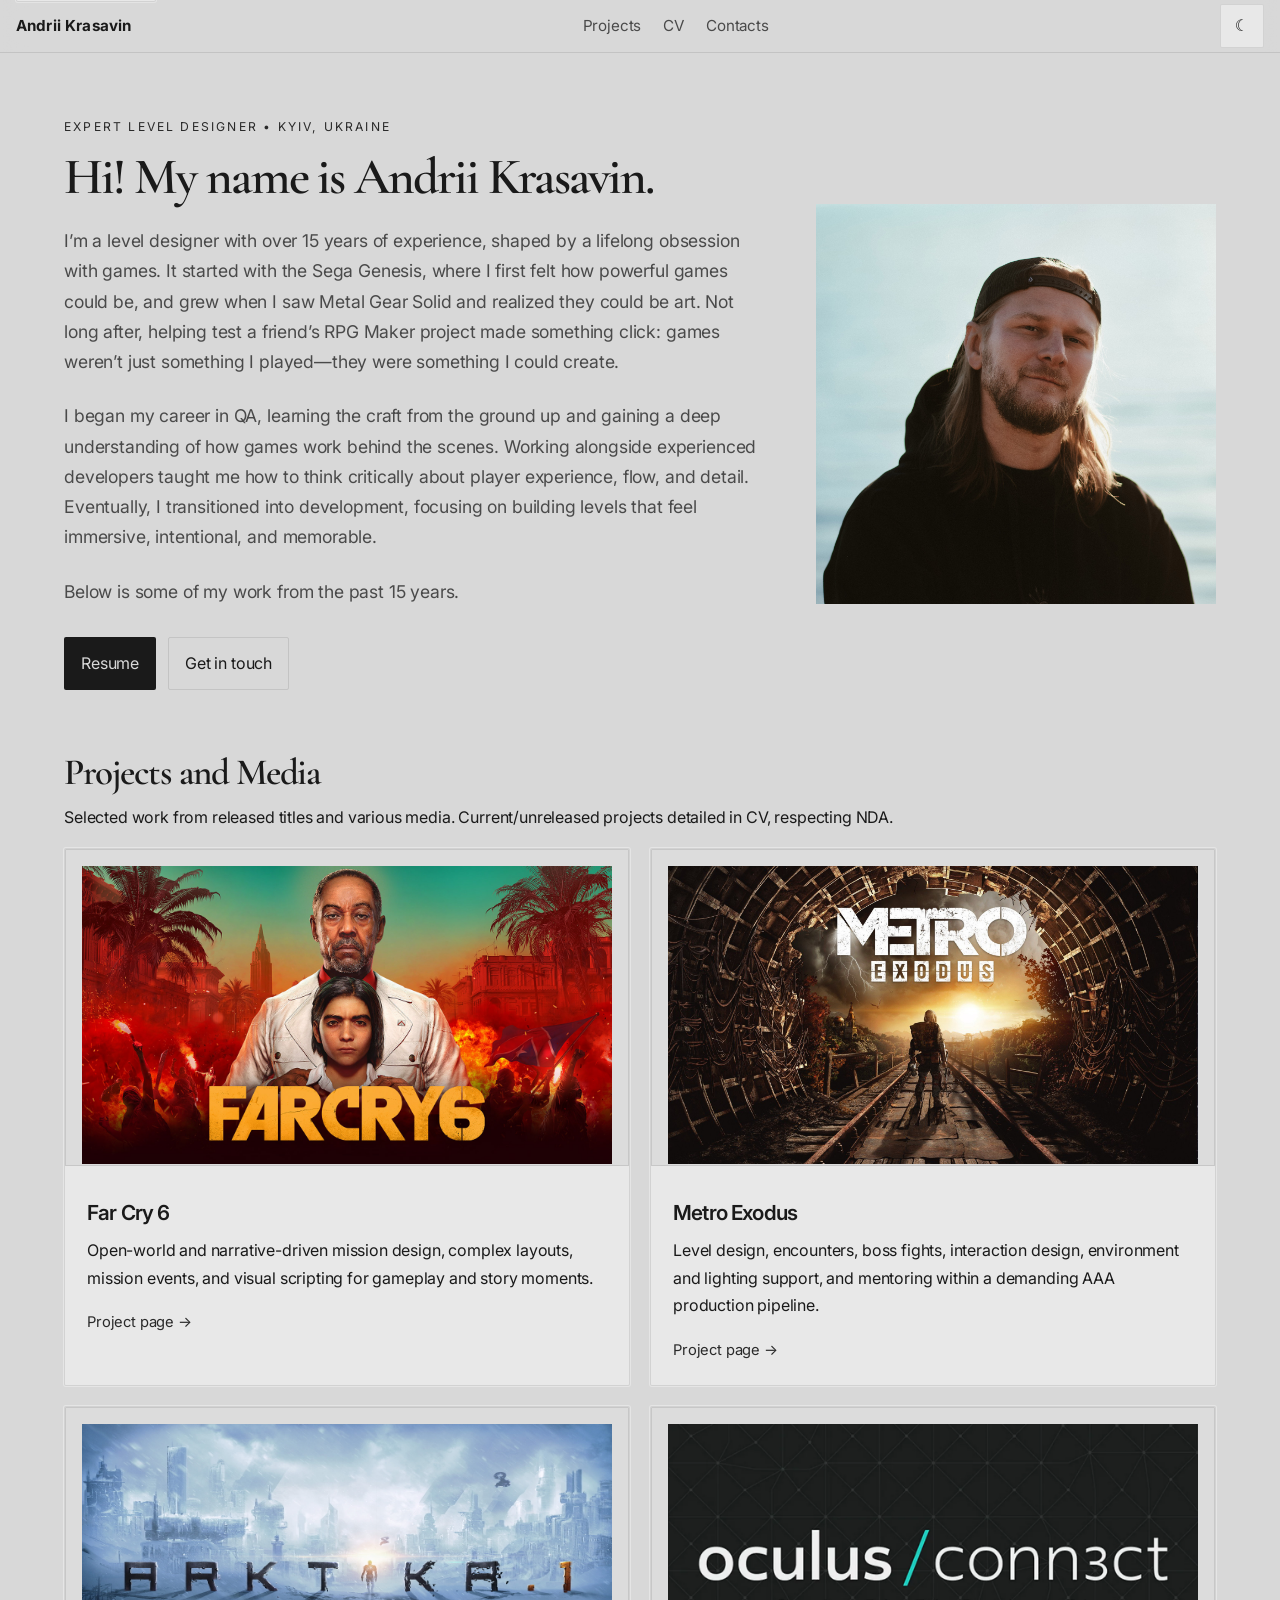
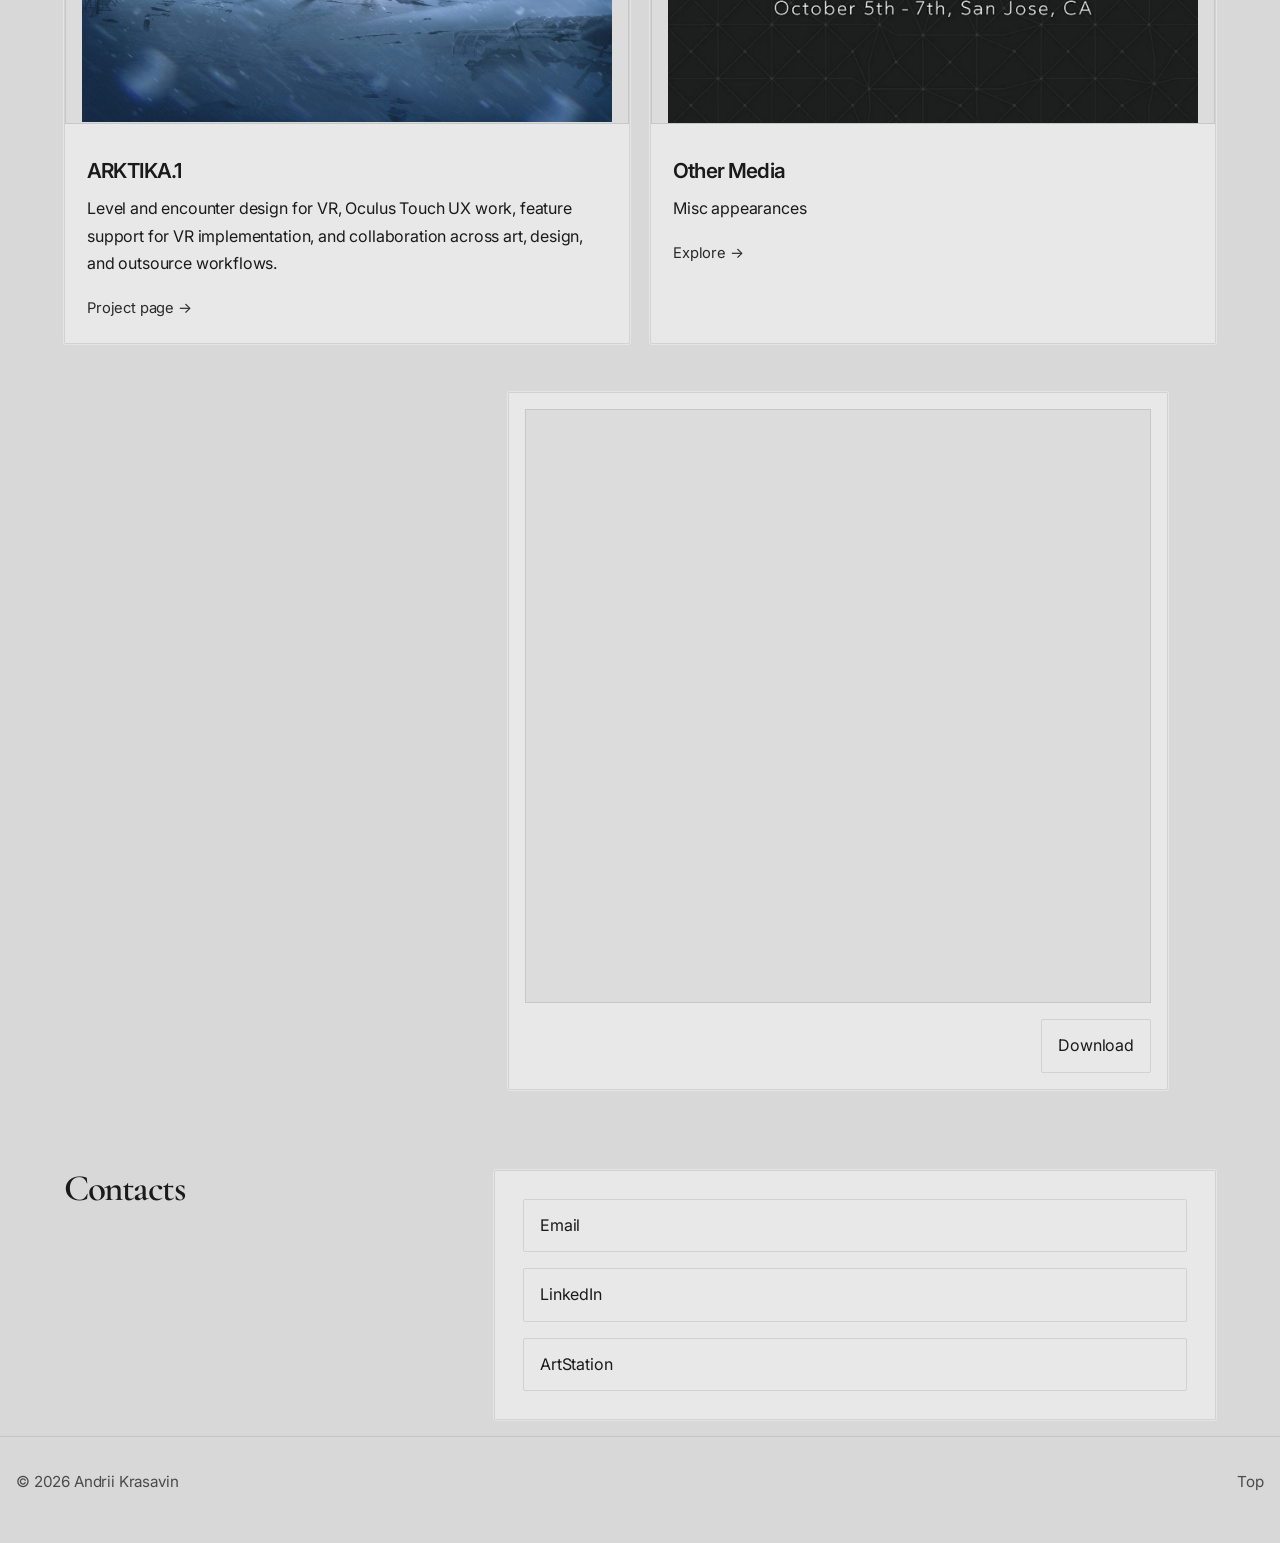
==== index.html @ 9b8ea7fe "buttons are in the same style across every section, theme fixes" ====
<!DOCTYPE html>
<html lang="en" data-theme="dark">
<head>
  <script>
  (function(){
    var t = localStorage.getItem('theme') || (matchMedia('(prefers-color-scheme:dark)').matches ? 'dark' : 'light');
    document.documentElement.setAttribute('data-theme', t);
  })();
  </script>
  <link rel="icon" type="image/x-icon" href="favicon.ico">
  <meta charset="UTF-8" />
  <meta name="viewport" content="width=device-width, initial-scale=1.0" />
  <title>Andrii Krasavin — Level Design Portfolio</title>
  <meta name="description" content="Level design portfolio of Andrii Krasavin." />
  <meta property="og:type" content="website" />
  <link rel="preconnect" href="https://fonts.googleapis.com">
  <link rel="preconnect" href="https://fonts.gstatic.com" crossorigin>
  <link href="https://fonts.googleapis.com/css2?family=Inter:wght@400;500;600;700;800&family=Cormorant+Garamond:wght@500;600;700&display=swap" rel="stylesheet">
  <link rel="stylesheet" href="./assets/style.css" />
</head>


<body>

<a class="skip-link" href="#main">Skip to content</a>

<header class="site-header" id="top">
<div class="container header-inner">
<a class="brand" href="#hero">
<span class="brand-text">Andrii Krasavin</span>
</a>
<nav class="main-nav" aria-label="Main navigation">
<a href="#projects">Projects</a>
<a href="#resume">CV</a>
<a href="#contact">Contacts</a>
</nav>
<button class="theme-toggle" type="button" data-theme-toggle aria-label="Switch theme">
<span aria-hidden="true">◐</span>
</button>
</div>
</header>


<main id="main">
<section class="hero section" id="hero">
<div class="container hero-grid">
<div class="hero-copy reveal">
<p class="eyebrow">Expert Level Designer • Kyiv, Ukraine</p>
<h1 class="elastic-headline" aria-label="Hi! My name is Andrii Krasavin.">
<span class="word">Hi! My name is Andrii Krasavin.</span>
</h1>
<p class="hero-text">I’m a level designer with over 15 years of experience, shaped by a lifelong obsession with games. It started with the Sega Genesis, where I first felt how powerful games could be, and grew when I saw Metal Gear Solid and realized they could be art. Not long after, helping test a friend’s RPG Maker project made something click: games weren’t just something I played—they were something I could create.</p>
<p class="hero-text">I began my career in QA, learning the craft from the ground up and gaining a deep understanding of how games work behind the scenes. Working alongside experienced developers taught me how to think critically about player experience, flow, and detail. Eventually, I transitioned into development, focusing on building levels that feel immersive, intentional, and memorable.</p>
<p class="hero-text">Below is some of my work from the past 15 years.</p>
<div class="hero-actions">
<a class="btn btn-primary" href="#resume">Resume</a>
<a class="btn btn-secondary" href="#contact">Get in touch</a>
</div>
</div>
<aside class="hero-panel reveal delay-1 profile-panel" aria-label="Profile photo">
<img src="./assets/Photo/photo.jpg" alt="Andrii Krasavin profile photo" class="profile-photo" />
</aside>
</div>
</section>


<section class="section" id="projects">
<div class="container">
<div class="section-intro reveal">
<h2>Projects and Media</h2>
<p>Selected work from released titles and various media. Current/unreleased projects detailed in CV, respecting NDA.</p>
</div>


<div class="projects-grid projects-grid-pages">
<a class="project-card project-link reveal delay-2" href="projects/far-cry-6.html">
<div class="project-image project-image-3" aria-hidden="true">
<img src="./assets/FarCry/FarCry6_main.jpg" alt="Far Cry 6 logo" class="case-image" />
</div>
<div class="project-body">
<div class="project-topline">
</div>
<h3>Far Cry 6</h3>
<p>Open-world and narrative-driven mission design, complex layouts, mission events, and visual scripting for gameplay and story moments.</p>
<div class="project-cta">Project page →</div>
</div>
</a>


<a class="project-card project-link reveal" href="projects/metro-exodus.html">
<div class="project-image project-image-4" aria-hidden="true">
<img src="./assets/Metro/Metro_main.jpg" alt="Metro Exodus logo" class="case-image" />
</div>
<div class="project-body">
<div class="project-topline">
</div>
<h3>Metro Exodus</h3>
<p>Level design, encounters, boss fights, interaction design, environment and lighting support, and mentoring within a demanding AAA production pipeline.</p>
<div class="project-cta">Project page →</div>
</div>
</a>


<a class="project-card project-link reveal delay-1" href="projects/arktika.html">
<div class="project-image project-image-5" aria-hidden="true">
<img src="./assets/Arktika/arktika.jpg" alt="ARKTIKA.1 logo" class="case-image" />
</div>
<div class="project-body">
<div class="project-topline">
</div>
<h3>ARKTIKA.1</h3>
<p>Level and encounter design for VR, Oculus Touch UX work, feature support for VR implementation, and collaboration across art, design, and outsource workflows.</p>
<div class="project-cta">Project page →</div>
</div>
</a>


<a class="project-card project-link reveal delay-2" href="projects/media.html">
<div class="project-image project-image-6" aria-hidden="true">
<img src="./assets/Other/oculus.webp" alt="Media" class="case-image" />
</div>
<div class="project-body">
<div class="project-topline">
</div>
<h3>Other Media</h3>
<p>Misc appearances</p>
<div class="project-cta">Explore →</div>
</div>
</a>
</div>
</div>


<section class="section" id="resume">
  <div class="container split-layout">
    <div class="section-intro reveal">
      <h2>CV</h2>
    </div>
    <div class="content-card reveal delay-1 cv-panel">
<div class="cv-box">
  <iframe class="cv-frame"
          src="./assets/CV/AndriiKrasavin2026CV.pdf#toolbar=0&navpanes=0&scrollbar=0"
          title="Andrii Krasavin CV"
          loading="lazy">
  </iframe>
    <a class="cv-mobile-link btn btn-primary" href="./assets/CV/AndriiKrasavin2026CV.pdf" target="_blank" rel="noopener noreferrer">Open CV in new tab</a>
</div>
    <div class="cv-actions cv-desktop-only">
    <a class="btn btn-secondary" href="./assets/CV/AndriiKrasavin2026CV.pdf" download>Download</a>
</div>
  </div>
</div>
</section>


</section>
    <section class="section" id="contact">
<div class="container split-layout">
<div class="section-intro reveal">
<h2>Contacts</h2>
</div>
<div class="content-card reveal delay-1 contact-panel-box">
<div class="contact-links">
<a class="btn btn-secondary" href="mailto:krasavin75@gmail.com">Email</a>
<a class="btn btn-secondary" href="https://www.linkedin.com/in/andriikrasavin//" target="_blank" rel="noopener noreferrer">LinkedIn</a>
<a class="btn btn-secondary" href="https://www.artstation.com/akrasavin" target="_blank" rel="noopener noreferrer">ArtStation</a>
</div>
</div>
</div>


</section
  </main>
  <footer class="site-footer">
<div class="container footer-inner">
<p>© <span id="year">
</span> Andrii Krasavin</p>
<a href="#hero">Top</a>
</div>
</footer>
  <script src="./assets/script.js" defer>
</script>
</body>
</html>
---- assets/style.css ----
/* =========================
   Theme variables
========================= */

:root,
[data-theme="light"] {
  --bg: #d8d8d8;
  --surface: #e8e8e8;
  --surface-2: #dcdcdc;
  --line: rgba(55, 55, 55, 0.12);
  --line-strong: rgba(55, 55, 55, 0.20);
  --text: #1a1a1a;
  --muted: #4a4a4a;
  --accent: #2a2a2a;
  --accent-strong: #6b6b6b;
  --shadow: 0 0 0 1px rgba(255, 255, 255, 0.32);
  --shadow-lg: 0 0 0 1px rgba(255, 255, 255, 0.32);
  --radius-xs: 2px;
  --w: 1360px;
  --serif: "Cormorant Garamond", Georgia, serif;
  --sans: "Inter", system-ui, sans-serif;
}

[data-theme="dark"] {
  --bg: #111111;
  --surface: #1a1a1a;
  --surface-2: #222222;
  --line: rgba(100, 100, 100, 0.10);
  --line-strong: rgba(100, 100, 100, 0.16);
  --text: #e5e5e5;
  --muted: #b0b0b0;
  --accent: #9a9a9a;
  --accent-strong: #b0b0b0;
  --shadow: 0 0 0 1px rgba(255, 255, 255, 0.32);
  --shadow-lg: 0 0 0 1px rgba(255, 255, 255, 0.32);
}

/* =========================
   Base
========================= */

* {
  box-sizing: border-box;
}

html {
  scroll-behavior: smooth;
  scroll-padding-top: 92px;
  text-size-adjust: none;
  -webkit-text-size-adjust: none;
}

body {
  margin: 0;
  min-height: 100vh;
  background: var(--bg);
  color: var(--text);
  font: 16px/1.72 var(--sans);
  letter-spacing: -0.01em;
  -webkit-font-smoothing: antialiased;
  text-rendering: optimizeLegibility;
}

a {
  color: inherit;
  text-decoration: none;
}

img,
svg {
  display: block;
  max-width: 100%;
}

button,
input,
textarea,
select {
  font: inherit;
}

button {
  cursor: pointer;
  border: 0;
  background: none;
}

:focus-visible {
  outline: 2px solid var(--accent);
  outline-offset: 3px;
  border-radius: var(--radius-xs);
}

.container {
  width: min(calc(100% - 2rem), var(--w));
  margin-inline: auto;
}

.section {
  padding: 48px;
}

p {
  margin: 0;
}

h1,
h2,
h3 {
  margin: 0;
  line-height: 1.02;
  letter-spacing: -0.04em;
}

h1 {
  font-family: var(--serif);
  font-size: clamp(3.35rem, 7vw, 7.2rem);
  font-weight: 600;
  max-width: 10.5ch;
}

h2 {
  font-family: var(--serif);
  font-size: clamp(2.15rem, 2.9vw, 3.35rem);
  font-weight: 600;
}

h3 {
  font-size: clamp(1.14rem, 1.02rem + 0.34vw, 1.45rem);
  font-weight: 600;
}

/* =========================
   Header
========================= */

.skip-link {
  position: absolute;
  left: 16px;
  top: -48px;
  z-index: 50;
  padding: 10px 14px;
  border-radius: var(--radius-xs);
  background: var(--surface);
  border: 1px solid var(--line);
  box-shadow: var(--shadow-lg);
}

.skip-link:focus {
  top: 16px;
}

.site-header {
  position: sticky;
  top: 0;
  align-self: start;
  z-index: 20;
  background: color-mix(in srgb, var(--bg) 88%, transparent);
  backdrop-filter: blur(12px);
  border-bottom: 1px solid var(--line);
}

.footer-inner,
.hero-grid,
.split-layout {
  display: grid;
  gap: 24px;
}

.header-inner {
  display: flex;
  align-items: center;
  justify-content: space-between;
  min-height: 52px;
  gap: 16px;
}

.brand {
  display: inline-flex;
  align-items: center;
  gap: 12px;
  min-height: 44px;
  font-size: 0.95rem;
  font-weight: 700;
  letter-spacing: 0.01em;
  white-space: nowrap;
  flex-shrink: 0;
}

.main-nav {
  display: flex;
  justify-content: center;
  align-items: center;
  flex-wrap: nowrap;
  gap: 22px;
  flex: 1;
}

.main-nav a {
  position: relative;
  display: inline-block;
  padding: 4px 0;
  color: var(--muted);
  font-size: 0.95rem;
}

.main-nav a::after {
  content: "";
  position: absolute;
  left: 0;
  bottom: 0;
  width: 100%;
  height: 1px;
  background: var(--accent);
  transform: scaleX(0);
  transform-origin: left;
  transition: transform 180ms ease;
}

.main-nav a:hover,
.main-nav a[aria-current="true"] {
  color: var(--text);
}

.main-nav a:hover::after,
.main-nav a[aria-current="true"]::after {
  transform: scaleX(1);
}

.theme-toggle {
  width: 44px;
  height: 44px;
  border-radius: var(--radius-xs);
  border: 1px solid var(--line);
  background: var(--surface);
  color: var(--text);
  display: inline-grid;
  place-items: center;
  flex-shrink: 0;
}

/* =========================
   Shared cards / buttons
========================= */

.hero-panel,
.content-card,
.project-card {
  background: var(--surface);
  border: 1px solid var(--line);
  border-radius: var(--radius-xs);
  box-shadow: var(--shadow-lg);
}

.content-card {
  display: grid;
  gap: 18px;
  padding: 16px;
}

.btn {
  min-height: 44px;
  padding: 12px 16px;
  border-radius: var(--radius-xs);
  border: 1px solid var(--line);
  transition:
    transform 160ms ease,
    background 160ms ease,
    border-color 160ms ease,
    color 160ms ease;
}

.btn:hover {
  transform: translateY(-1px);
}

.btn-primary {
  background: var(--text);
  color: var(--bg);
  border-color: transparent;
}

.btn-primary:hover {
  background: var(--accent-strong);
  color: var(--bg);
}

.btn-secondary {
  background: transparent;
}

/* =========================
   Home page
========================= */

.hero {
  padding-top: 64px;
}

.hero-grid {
  grid-template-columns: 1fr auto;
  align-items: center;
}

.eyebrow {
  margin: 0 0 14px;
  color: var(--accent);
  font-size: 0.76rem;
  letter-spacing: 0.18em;
  text-transform: uppercase;
}

.elastic-headline {
  display: block;
  font-size: clamp(1.8rem, 4vw, 3.4rem);
  line-height: 0.98;
  white-space: nowrap;
  letter-spacing: -0.04em;
}

.elastic-headline .word {
  font-size: inherit;
}

.hero-text {
  margin-top: 24px;
  max-width: 64ch;
  color: var(--muted);
  font-size: 1.1rem;
}

.hero-actions,
.project-topline {
  display: flex;
  flex-wrap: wrap;
  gap: 12px;
}

.hero-actions {
  margin-top: 30px;
}

.hero-panel {
  background: transparent;
  border: none;
  box-shadow: none;
}

.profile-panel {
  padding: 0;
  justify-content: flex-end;
}

.profile-photo {
  width: 400px;
  height: auto;
}

.section-intro {
  display: grid;
  gap: 12px;
}

.projects-grid {
  display: grid;
  grid-template-columns: repeat(2, minmax(0, 1fr));
  gap: 20px;
  margin-top: 16px;
}

.project-card {
  overflow: hidden;
  display: flex;
  flex-direction: column;
}

.project-image {
  aspect-ratio: 16 / 9;
  position: relative;
  display: grid;
  place-items: end start;
  overflow: hidden;
  padding: 16px;
  color: var(--text);
  border: 1px solid var(--line);
  background: var(--surface-2);
}

.project-body {
  padding: 22px;
  display: grid;
  gap: 14px;
}

.project-topline {
  justify-content: space-between;
}

.project-year,
.project-role {
  color: var(--muted);
  font-size: 0.78rem;
}

.project-cta {
  margin-top: 4px;
  color: var(--accent);
  font-size: 0.92rem;
}

.project-link {
  transition:
    transform 160ms ease,
    border-color 160ms ease,
    background 160ms ease;
}

.project-link:hover {
  transform: translateY(-2px);
  border-color: var(--line-strong);
}

.project-link:hover .project-cta {
  text-decoration: underline;
}

.split-layout {
  grid-template-columns: 0.72fr 1.28fr;
  align-items: start;
}

.cv-panel {
  gap: 16px;
}

.cv-box {
  padding: 16px;
  border: 1px solid var(--line);
  background: var(--surface-2);
}

.cv-frame {
  width: 100%;
  min-height: 520px;
  border: 0;
  display: block;
}

.cv-box .cv-frame {
  min-height: 560px;
}

.cv-mobile-link {
  display: none;
  text-align: center;
}

.cv-actions {
  display: flex;
  justify-content: flex-end;
}

.contact-panel-box {
  padding: 28px;
}

.contact-links {
  display: flex;
  flex-direction: column;
  align-items: stretch;
  gap: 16px;
}

.site-footer {
  padding: 32px 0 48px;
  border-top: 1px solid var(--line);
}

.footer-inner {
  grid-template-columns: 1fr auto;
  align-items: center;
  color: var(--muted);
  font-size: 0.95rem;
}

/* =========================
   Project page
========================= */

.project-hero {
  padding-top: clamp(72px, 10vw, 128px);
  padding-bottom: 4px;
}

.project-hero + .section {
  padding-top: 8px;
}

.project-shell {
  display: grid;
  gap: 28px;
}

.project-header {
  display: grid;
  gap: 18px;
  padding-bottom: 28px;
  border-bottom: 1px solid var(--line);
}

.project-kicker {
  color: var(--accent);
  text-transform: uppercase;
  letter-spacing: 0.18em;
  font-size: 0.76rem;
}

.project-title {
  font-family: var(--serif);
  font-size: clamp(3.1rem, 7vw, 6.7rem);
  line-height: 0.94;
  letter-spacing: -0.05em;
  max-width: 15ch;
}

.project-summary {
  max-width: 70ch;
  color: var(--muted);
  font-size: 1.06rem;
}

/* =========================
   Meta cards
========================= */

.project-meta-grid {
  display: grid;
  grid-template-columns: repeat(4, minmax(0, 1fr));
  gap: 12px;
}

.project-meta-stacked {
  display: grid;
  grid-template-columns: 1fr;
  gap: 10px;
}

.meta-card {
  padding: 12px 14px;
  border: 1px solid var(--line);
  border-radius: var(--radius-xs);
  background: var(--surface);
}

.meta-card .stat-label {
  display: block;
  margin-bottom: 4px;
  color: var(--muted);
  font-size: 0.72rem;
  text-transform: uppercase;
  letter-spacing: 0.08em;
}

.meta-card .stat-value {
  font-size: 0.88rem;
  line-height: 1.4;
  color: var(--text);
}

.project-hero-image {
  position: relative;
  display: block;
  overflow: hidden;
  padding: 0;
  color: var(--text);
  border-radius: var(--radius-xs);
  border: 1px solid var(--line);
  box-shadow: var(--shadow-lg);
  background: var(--surface-2);
}

.project-hero-image span {
  position: relative;
  z-index: 1;
  font-weight: 700;
}

.project-hero + .section,
.section + .section {
  padding-top: 16px;
  padding-bottom: 16px;
}

.project-section {
  display: grid;
  grid-template-columns: 1fr;
  gap: 24px;
  align-items: start;
}

.project-copy {
  padding: 24px;
  border: 1px solid var(--line);
  border-radius: var(--radius-xs);
  background: var(--surface);
}

.project-copy p {
  margin-bottom: 16px;
}

.hero-slot {
  min-height: 320px;
}

.project-note {
  color: var(--muted);
  font-size: 0.96rem;
}

/* =========================
   Media
========================= */

.case-image {
  width: 100%;
  height: 100%;
  object-fit: cover;
  position: relative;
  z-index: 0;
}

/* =========================
   Thumbnail grid
========================= */

.thumbnail-grid {
  display: grid;
  grid-template-columns: repeat(2, minmax(0, 1fr));
  gap: 20px;
  width: 100%;
}

.thumbnail-grid-3col {
  display: grid;
  grid-template-columns: repeat(3, minmax(0, 1fr));
  gap: 16px;
  width: 100%;
}

.thumbnail-grid-4col {
  display: grid;
  grid-template-columns: repeat(4, minmax(0, 1fr));
  gap: 16px;
  width: 100%;
}

.thumbnail-grid-5col {
  display: grid;
  grid-template-columns: repeat(5, minmax(0, 1fr));
  gap: 16px;
  width: 100%;
}

.thumbnail-link {
  display: flex;
  flex-direction: column;
  text-decoration: none;
  transition: transform 0.2s ease, opacity 0.2s ease;
}

.thumbnail-link:hover {
  transform: translateY(-4px);
  opacity: 0.9;
}

.thumbnail-link .project-hero-image {
  aspect-ratio: 16 / 9;
  padding: 0;
  min-height: 0;
}

.thumbnail-link .case-image {
  width: 100%;
  height: 100%;
  object-fit: cover;
}

/* =========================
   Video thumbnails
========================= */

.video-thumb {
  position: relative;
}

.play-icon {
  position: absolute;
  inset: 0;
  z-index: 2;
  display: grid;
  place-items: center;
  font-size: 2.5rem;
  color: #fff;
  background: rgba(0, 0, 0, 0.35);
  opacity: 0;
  transition: opacity 200ms ease;
  border-radius: var(--radius-xs);
}

.thumbnail-link:hover .play-icon {
  opacity: 1;
}

.thumb-caption {
  display: grid;
  gap: 4px;
  padding: 12px 4px 4px;
}

.thumb-title {
  font-size: 0.92rem;
  font-weight: 600;
  color: var(--text);
  letter-spacing: -0.01em;
}

.thumb-desc {
  font-size: 0.82rem;
  color: var(--muted);
  line-height: 1.5;
}

/* =========================
   Lightbox
========================= */

.lightbox {
  display: none;
  position: fixed;
  inset: 0;
  z-index: 100;
  align-items: center;
  justify-content: center;
  padding: 24px;
  background: rgba(0, 0, 0, 0.92);
  cursor: zoom-out;
}

.lightbox.is-open {
  display: flex;
}

.lightbox-img {
  max-width: 100%;
  max-height: 90vh;
  object-fit: contain;
  border-radius: var(--radius-xs);
  box-shadow: 0 0 60px rgba(0, 0, 0, 0.6);
  cursor: default;
}

.lightbox-close {
  position: absolute;
  top: 20px;
  right: 24px;
  width: 44px;
  height: 44px;
  display: grid;
  place-items: center;
  color: var(--text);
  font-size: 1.4rem;
  background: var(--surface);
  border: 1px solid var(--line);
  border-radius: var(--radius-xs);
  cursor: pointer;
  transition: background 160ms ease;
}

.lightbox-close:hover {
  background: var(--surface-2);
}

.lightbox-video {
  display: none;
  width: min(90vw, 1280px);
  aspect-ratio: 16 / 9;
}

.lightbox-video.is-active {
  display: block;
}

.lightbox-video iframe {
  width: 100%;
  height: 100%;
  border: 0;
  border-radius: var(--radius-xs);
}

.lightbox.video-mode .lightbox-img {
  display: none;
}

/* =========================
   Reveal animation
========================= */

.reveal {
  opacity: 0;
  transform: translateY(18px);
  transition: opacity 520ms ease, transform 520ms ease;
}

.reveal.is-visible {
  opacity: 1;
  transform: translateY(0);
}

.delay-1 {
  transition-delay: 90ms;
}

.delay-2 {
  transition-delay: 160ms;
}

/* =========================
   Responsive
========================= */

@media (max-width: 980px) {
  .hero-grid,
  .split-layout,
  .footer-inner,
  .project-meta-grid,
  .project-section {
    grid-template-columns: 1fr;
  }

  .hero-slot {
    min-height: 220px;
  }

  .project-title {
    max-width: 11ch;
  }

  .elastic-headline {
    white-space: normal;
  }
}

@media (max-width: 640px) {
  .container {
    width: min(calc(100% - 1rem), var(--w));
  }

  h1 {
    max-width: 11ch;
  }

  .hero-text {
    font-size: 1rem;
  }

  .thumbnail-grid,
  .projects-grid {
    grid-template-columns: 1fr;
  }
}

@media (prefers-reduced-motion: reduce) {
  html {
    scroll-behavior: auto;
  }

  *,
  *::before,
  *::after {
    animation-duration: 0.01ms !important;
    animation-iteration-count: 1 !important;
    transition-duration: 0.01ms !important;
  }

  .reveal {
    opacity: 1;
    transform: none;
  }
}

/* =========================
   Hero split layout
========================= */

.hero-split {
  display: grid;
  grid-template-columns: 2fr 1fr;
  gap: 24px;
  align-items: start;
}

/* =========================
   Mobile (<=768px)
========================= */

@media (max-width: 768px) {
  .section {
    padding: 20px 0;
  }

  .container {
    width: min(calc(100% - 1rem), var(--w));
  }

  .header-inner {
    gap: 8px;
    min-height: auto;
    padding: 8px 0;
  }

  .brand {
  font-size: 0.82rem;
  width: 40px;          /* ← add: match the toggle exactly */
  flex-shrink: 0;       /* ← add: prevent flex from resizing it */
  overflow: hidden; 
  }

  .main-nav {
    gap: 10px;
    overflow-x: auto;
  }

  .main-nav a {
    font-size: 0.82rem;
  }

  .theme-toggle {
    width: 40px;
    height: 36px;
  }

  h1 {
    font-size: clamp(2.2rem, 10vw, 3.8rem);
    max-width: none;
  }

  h2 {
    font-size: clamp(1.8rem, 7vw, 2.4rem);
  }

  .hero-text,
  .project-summary,
  .thumb-desc,
  .project-copy p {
    font-size: 0.95rem;
    line-height: 1.6;
  }

  .hero-actions,
  .project-topline {
    gap: 10px;
  }

  .btn {
    width: 100%;
    justify-content: center;
  }

  .hero-grid {
    display: flex;
    flex-direction: column;
    gap: 20px;
    align-items: center;
    text-align: center;
  }

  .profile-panel {
    order: -1; 
    min-height: auto;
    display: flex;
    justify-content: center;  /* center the photo inside */
    align-items: flex-start;
    padding: 24px;            /* add this — matches .content-card padding */
  }

  .hero-copy {
    background: var(--surface);
    border: 1px solid var(--line);
    border-radius: var(--radius-xs);
    box-shadow: var(--shadow-lg);
    padding: 32px;            /* generous padding like a content card */
  }

  .profile-photo {
    width: 160px;
    height: 160px;
    aspect-ratio: 1 / 1;
    margin: 0 auto;
    border-radius: 50%;
    object-fit: cover;
    object-position: center 10%;
  }

  .hero-actions {
    justify-content: center;
    width: 100%;
    margin-top: 16px;
  }

  .project-meta-stacked {
    grid-template-columns: 1fr;
    gap: 8px;
  }

  .meta-card {
    padding: 10px 12px;
  }

  .meta-card .stat-label {
    font-size: 0.68rem;
    margin-bottom: 2px;
  }

  .meta-card .stat-value {
    font-size: 0.84rem;
  }

  .hero-split {
    grid-template-columns: 1fr;
  }

  .project-copy,
  .content-card,
  .cv-box,
  .contact-panel-box,
  .meta-card {
    padding: 16px;
  }

  .project-hero {
    padding-top: 32px;
    padding-bottom: 8px;
  }

  .hero-slot {
    min-height: 180px;
  }

  .thumbnail-grid,
  .projects-grid,
  .project-meta-grid,
  .project-section,
  .split-layout,
  .footer-inner {
    grid-template-columns: 1fr;
  }

  .thumbnail-grid-3col,
  .thumbnail-grid-4col {
    grid-template-columns: repeat(2, minmax(0, 1fr));
  }

  .thumb-caption {
    padding: 10px 2px 2px;
  }

  .lightbox {
    padding: 12px;
  }

  .lightbox-close {
    top: 12px;
    right: 12px;
  }

  .cv-frame {
    display: none;
  }

  .cv-desktop-only {
    display: none;
  }

  .cv-mobile-link {
    display: flex;
    justify-content: center;
    align-items: center;
    width: 100%;
    min-height: 44px;
    padding: 12px 16px;
    box-sizing: border-box;
    text-decoration: none;
    font-weight: 500;
  }

  .cv-box {
  padding: 0;
  }

  .contact-links {
    width: 100%;
    align-items: stretch;
  }

  .contact-links a {
    display: flex;
    align-items: center;
    justify-content: center;
    width: 100%;
    min-height: 44px;
    padding: 12px 16px;
    border-radius: var(--radius-xs);
    border: 1px solid var(--line);
    color: var(--text);
    text-decoration: none;
    text-align: center;
  }
}

/* =========================
   Small phones (<=480px)
========================= */

@media (max-width: 480px) {
  .cv-box {
    padding: 10px;
  }

  .thumbnail-grid-3col,
  .thumbnail-grid-4col {
    grid-template-columns: 1fr;
  }
}

/* =========================
   Video Embeds
========================= */

.video-embed {
  width: 100%;
}

.video-embed iframe {
  position: absolute;
  top: 0;
  left: 0;
  width: 100%;
  height: 100%;
  border: 0;
}
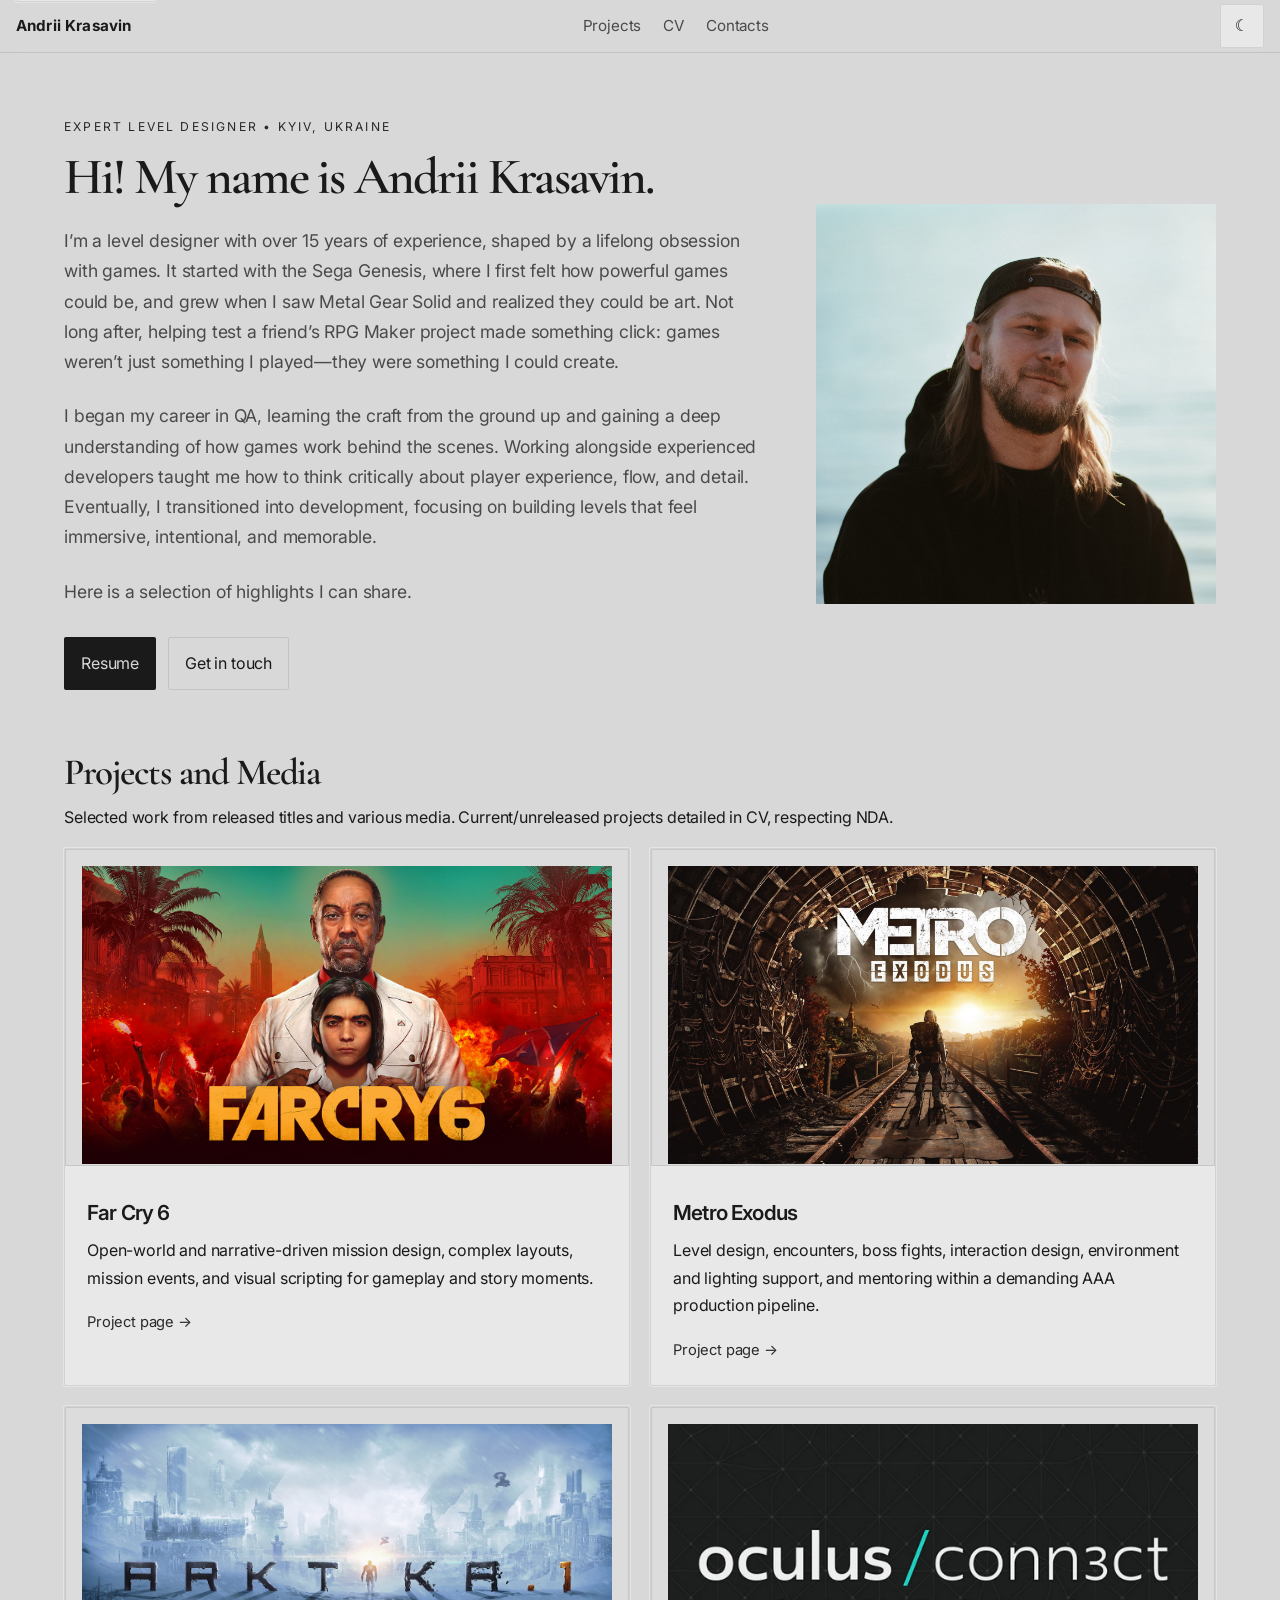
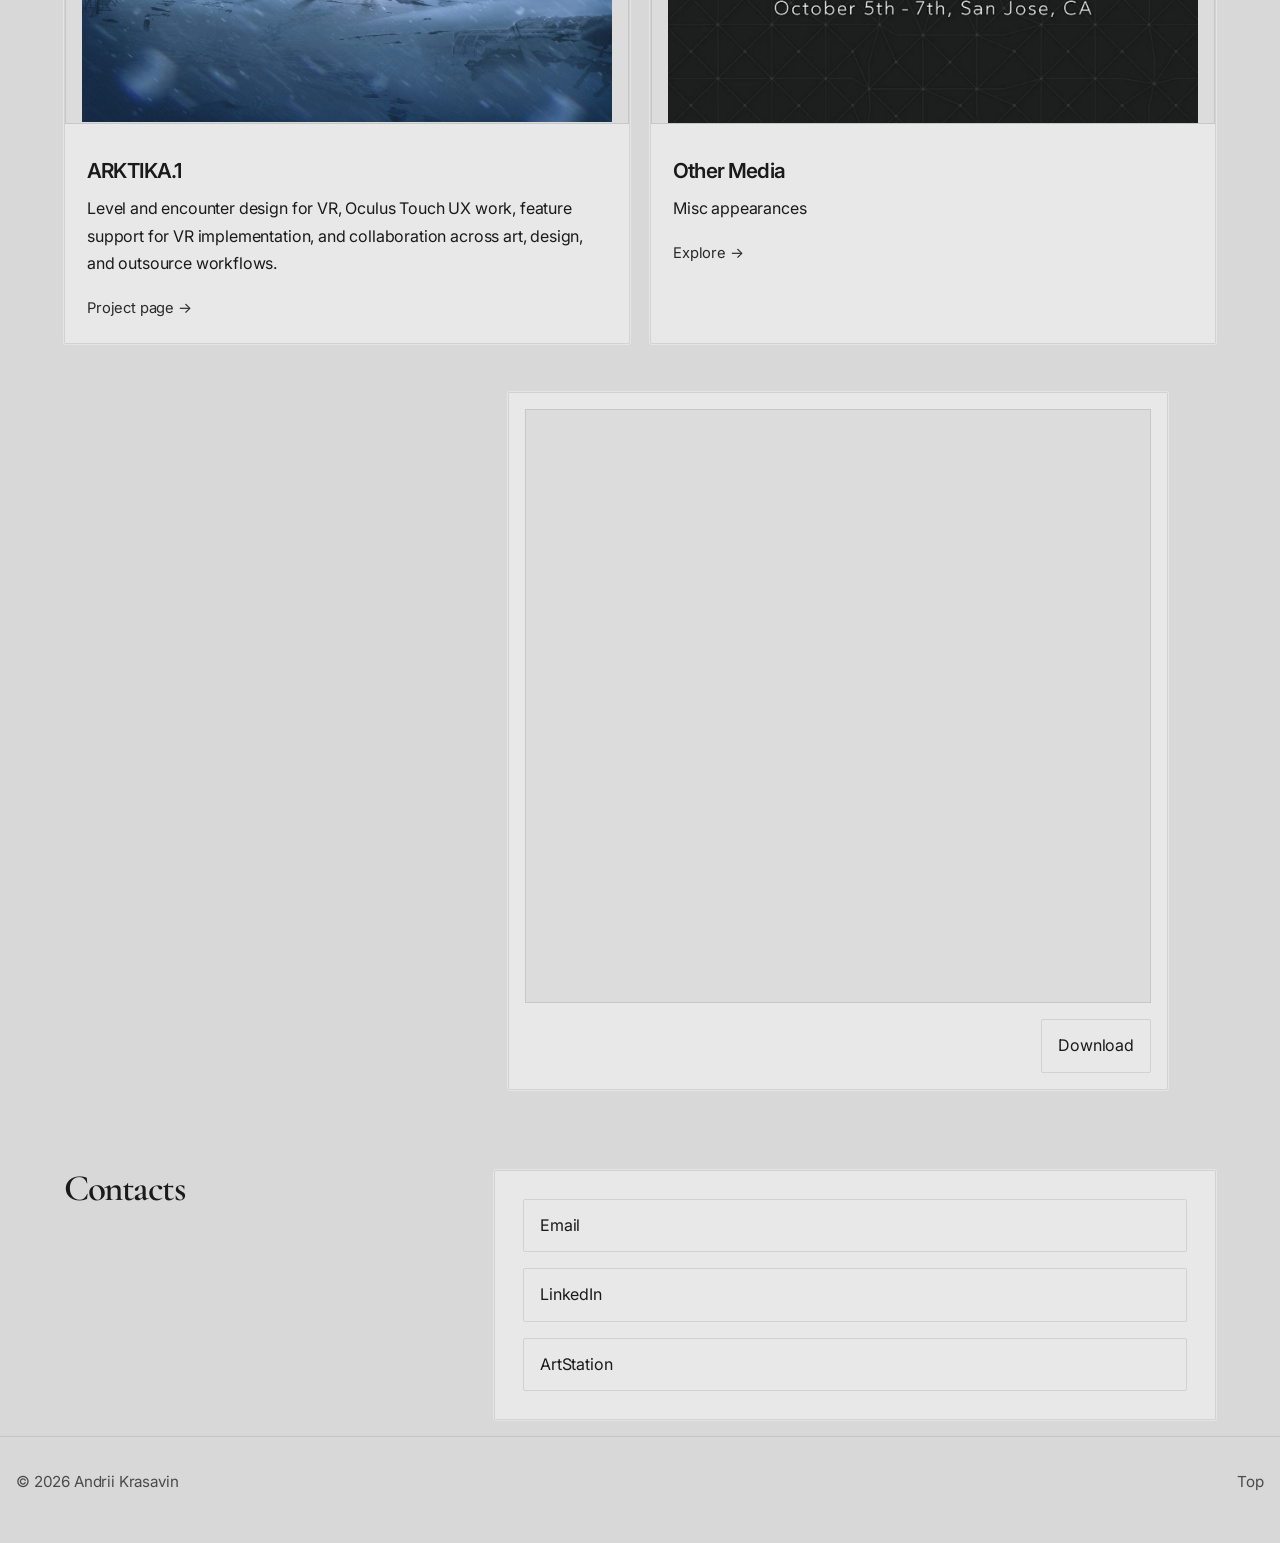
==== commit c59ec0a6: "hero text upd" ====
--- a/index.html
+++ b/index.html
@@ -51,7 +51,7 @@
 </h1>
 <p class="hero-text">I’m a level designer with over 15 years of experience, shaped by a lifelong obsession with games. It started with the Sega Genesis, where I first felt how powerful games could be, and grew when I saw Metal Gear Solid and realized they could be art. Not long after, helping test a friend’s RPG Maker project made something click: games weren’t just something I played—they were something I could create.</p>
 <p class="hero-text">I began my career in QA, learning the craft from the ground up and gaining a deep understanding of how games work behind the scenes. Working alongside experienced developers taught me how to think critically about player experience, flow, and detail. Eventually, I transitioned into development, focusing on building levels that feel immersive, intentional, and memorable.</p>
-<p class="hero-text">Below is some of my work from the past 15 years.</p>
+<p class="hero-text">Here is a selection of highlights I can share.</p>
 <div class="hero-actions">
 <a class="btn btn-primary" href="#resume">Resume</a>
 <a class="btn btn-secondary" href="#contact">Get in touch</a>
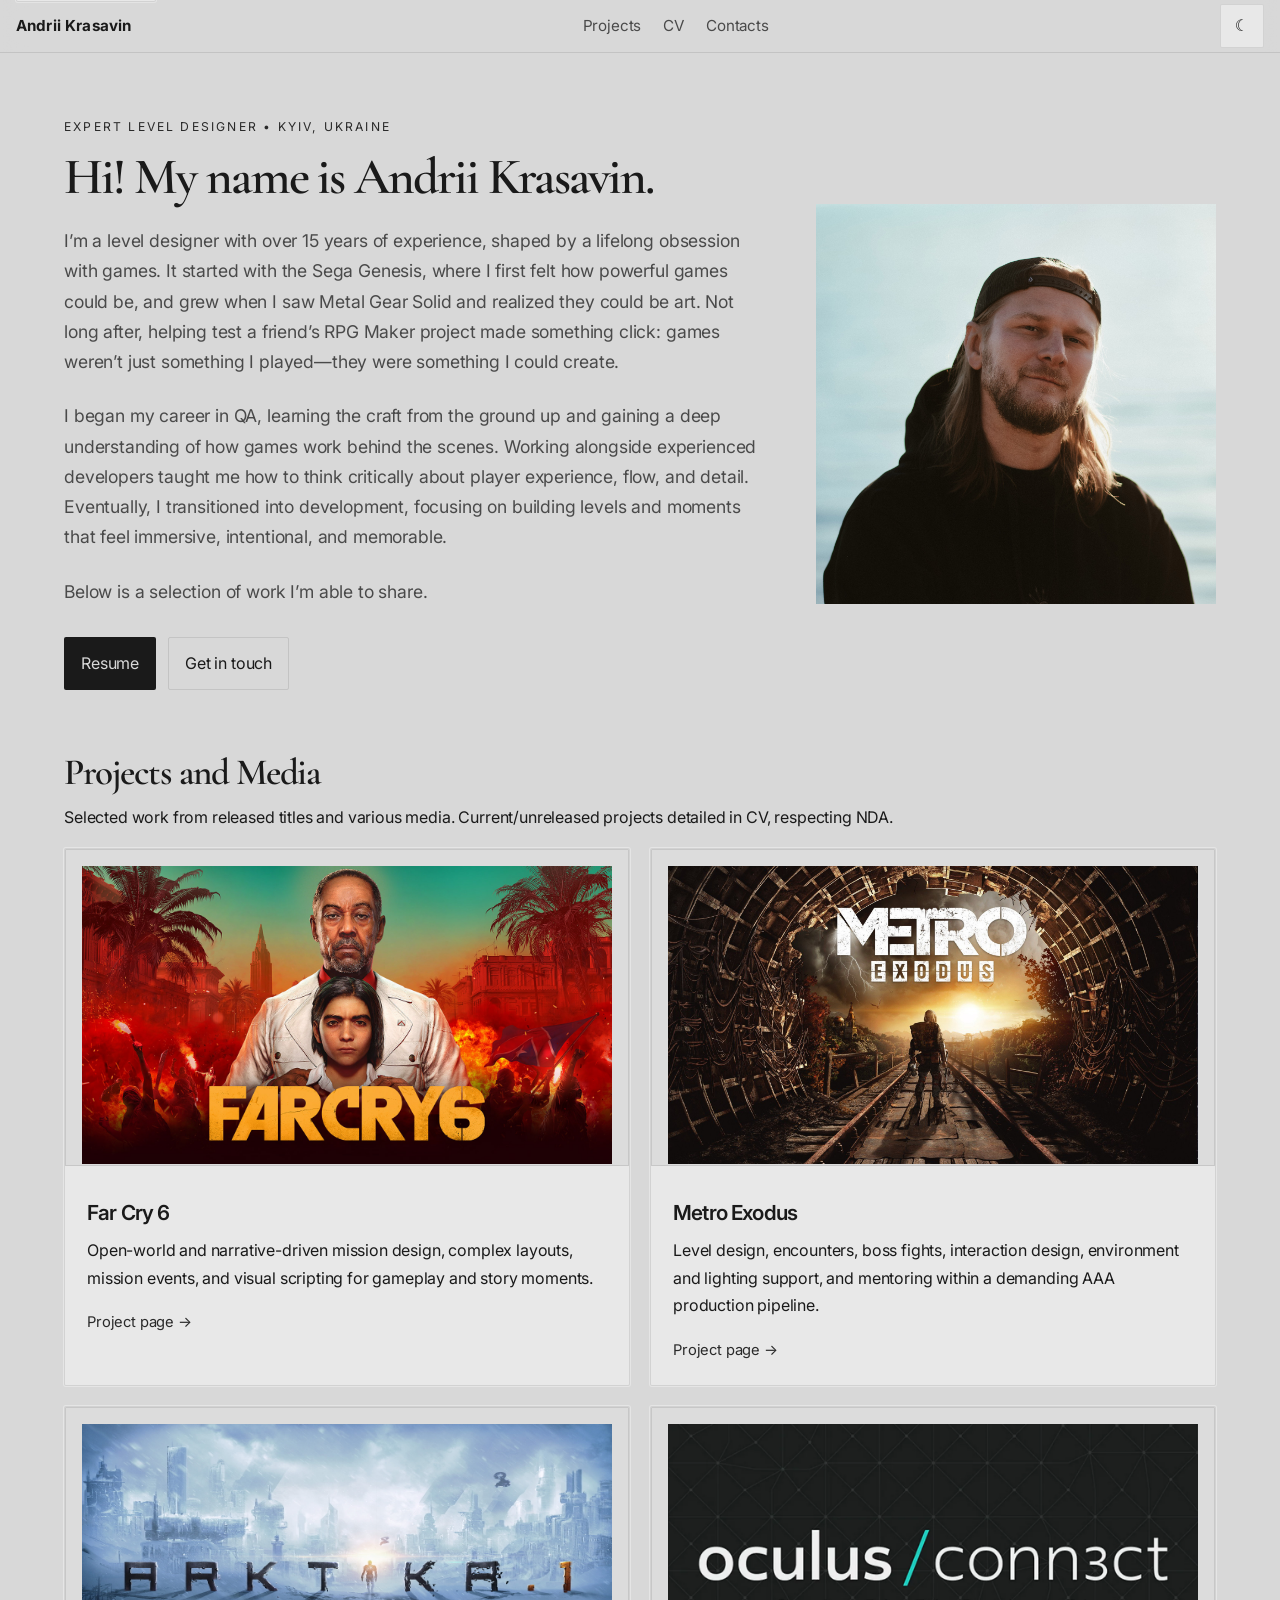
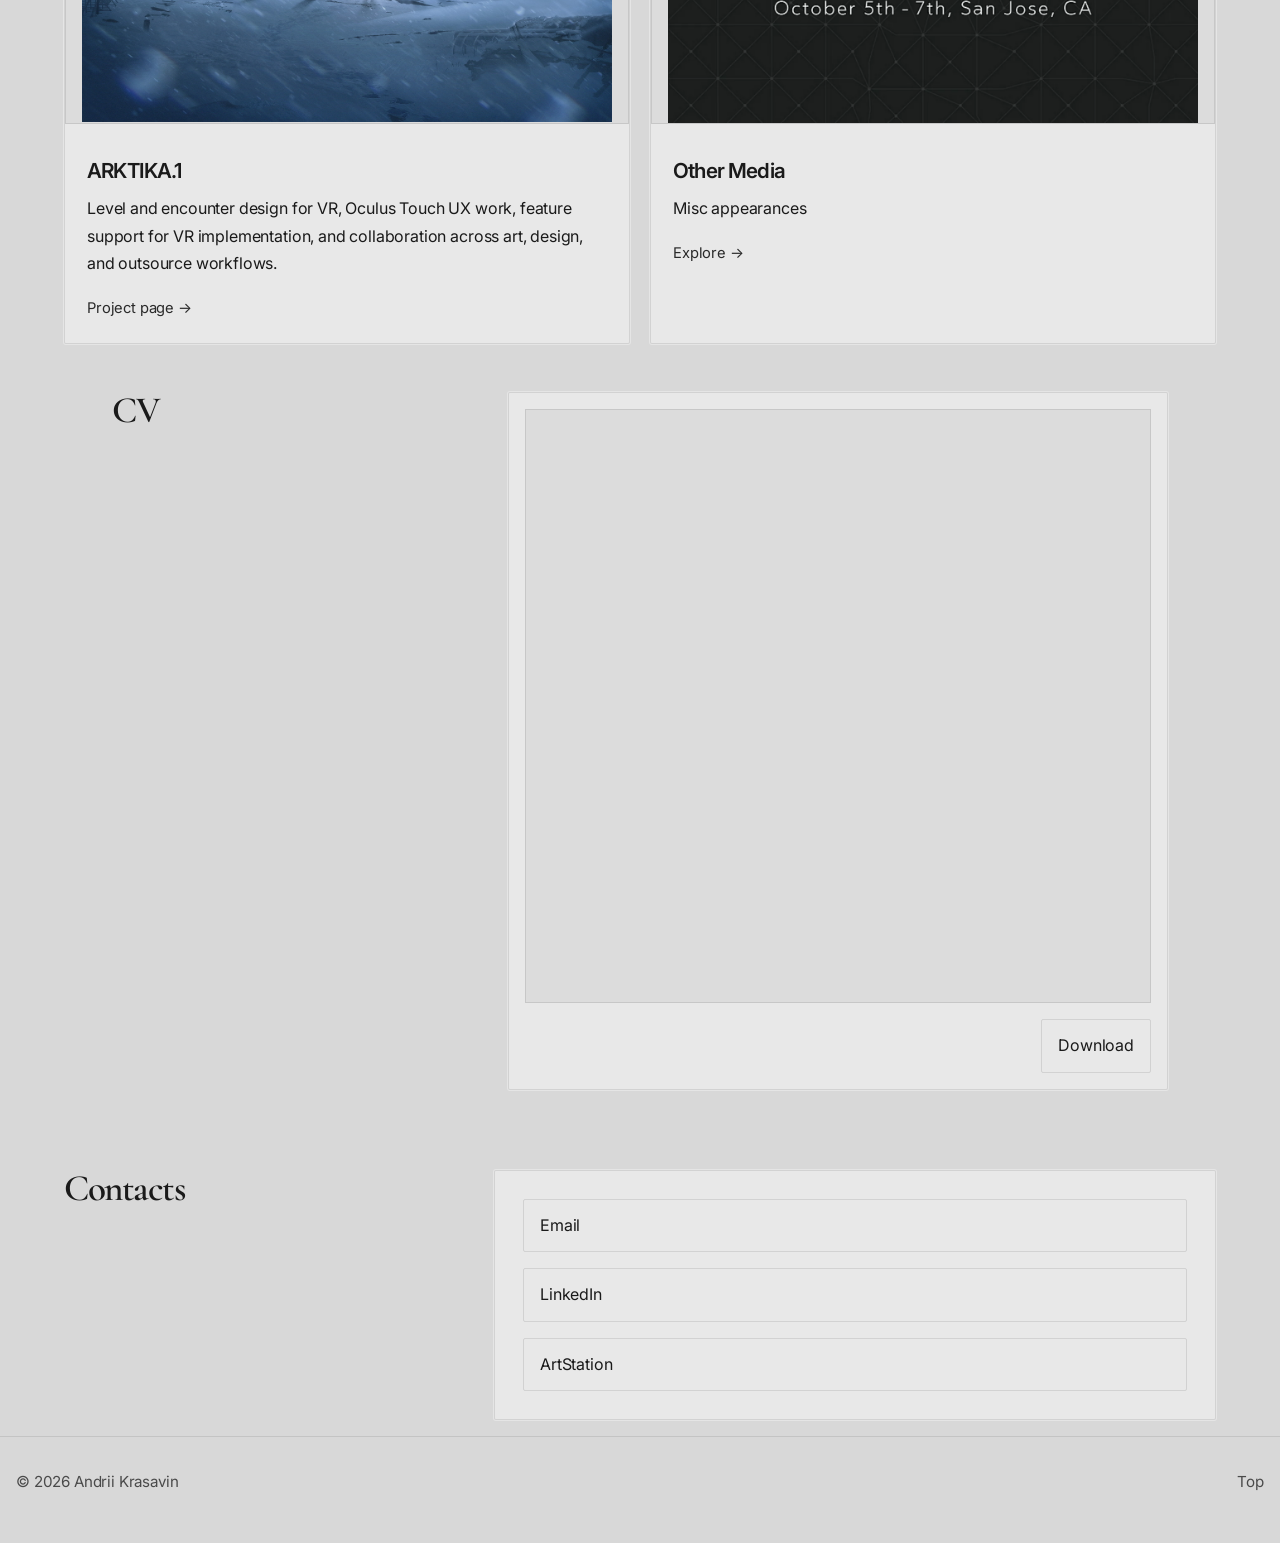
==== commit e7935f60: "hero text upd" ====
--- a/index.html
+++ b/index.html
@@ -50,8 +50,8 @@
 <span class="word">Hi! My name is Andrii Krasavin.</span>
 </h1>
 <p class="hero-text">I’m a level designer with over 15 years of experience, shaped by a lifelong obsession with games. It started with the Sega Genesis, where I first felt how powerful games could be, and grew when I saw Metal Gear Solid and realized they could be art. Not long after, helping test a friend’s RPG Maker project made something click: games weren’t just something I played—they were something I could create.</p>
-<p class="hero-text">I began my career in QA, learning the craft from the ground up and gaining a deep understanding of how games work behind the scenes. Working alongside experienced developers taught me how to think critically about player experience, flow, and detail. Eventually, I transitioned into development, focusing on building levels that feel immersive, intentional, and memorable.</p>
-<p class="hero-text">Here is a selection of highlights I can share.</p>
+<p class="hero-text">I began my career in QA, learning the craft from the ground up and gaining a deep understanding of how games work behind the scenes. Working alongside experienced developers taught me how to think critically about player experience, flow, and detail. Eventually, I transitioned into development, focusing on building levels and moments that feel immersive, intentional, and memorable.</p>
+<p class="hero-text">Below is a selection of work I’m able to share.</p>
 <div class="hero-actions">
 <a class="btn btn-primary" href="#resume">Resume</a>
 <a class="btn btn-secondary" href="#contact">Get in touch</a>
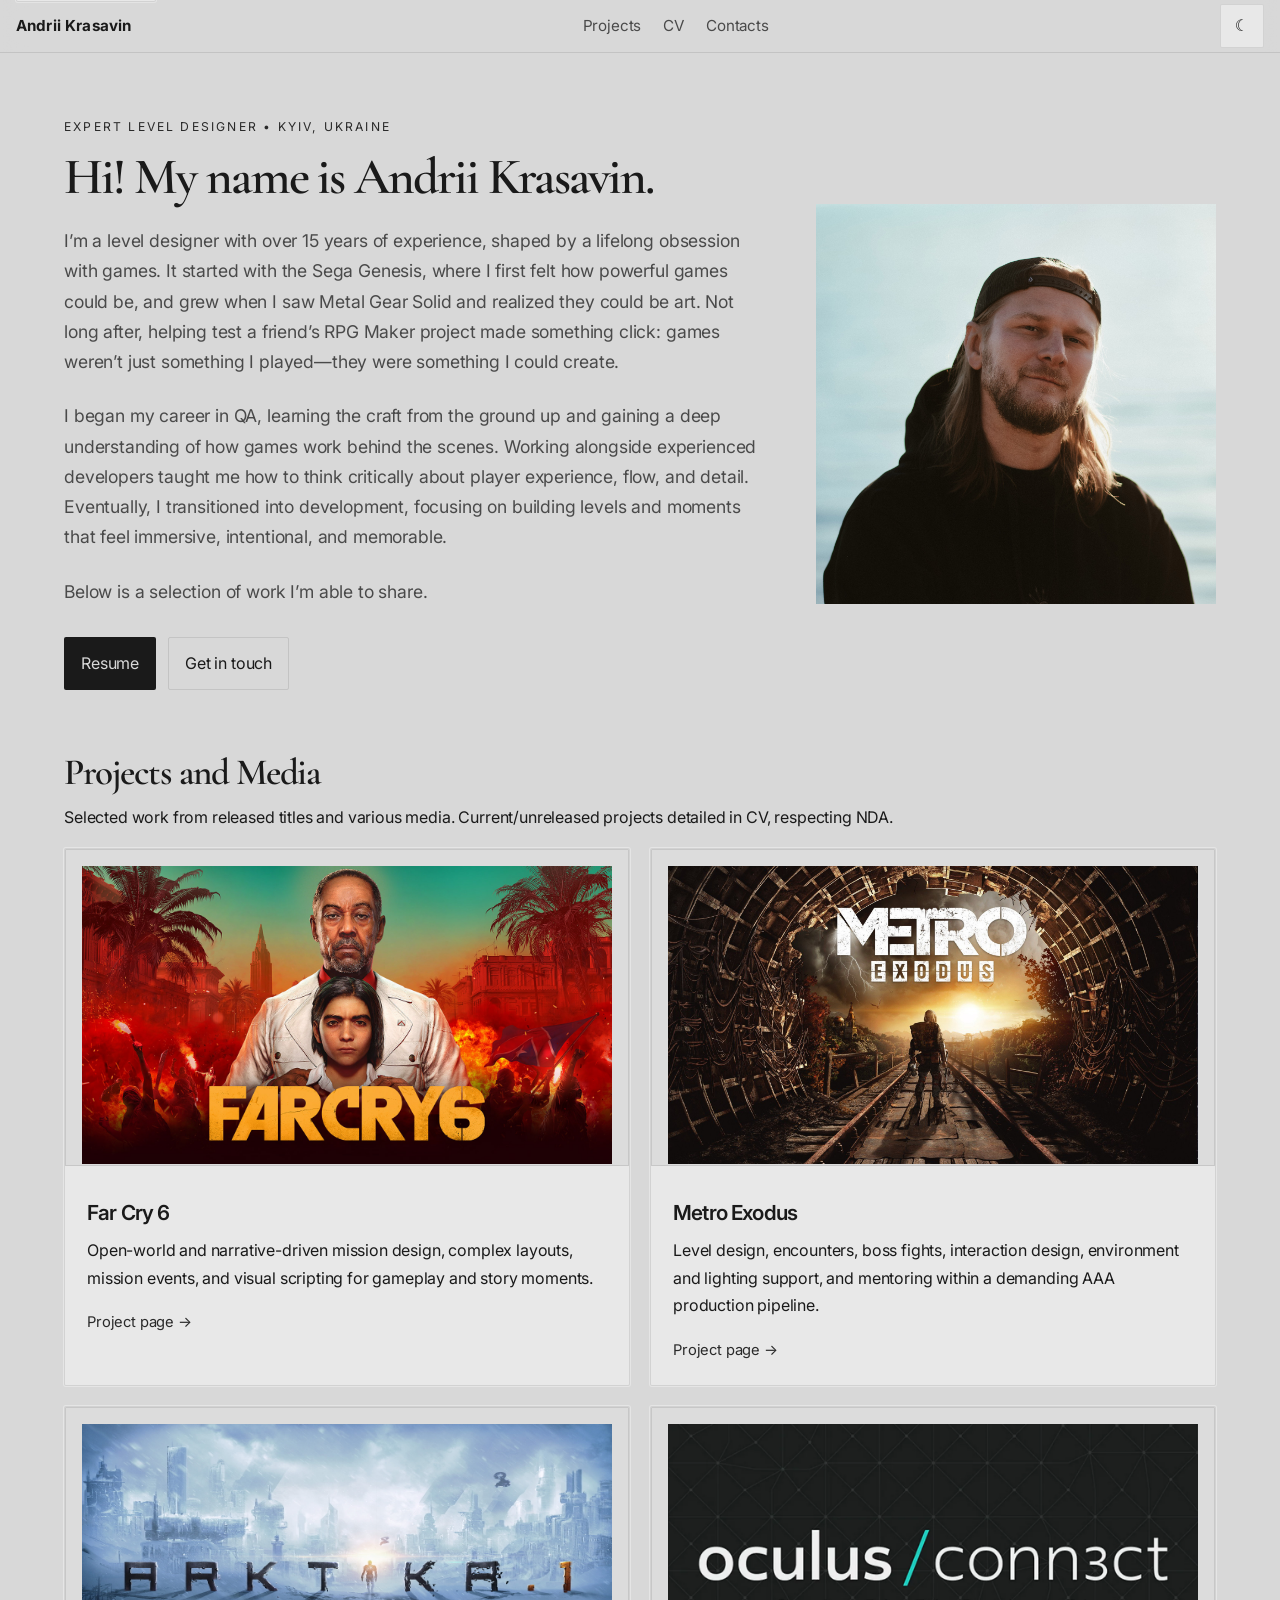
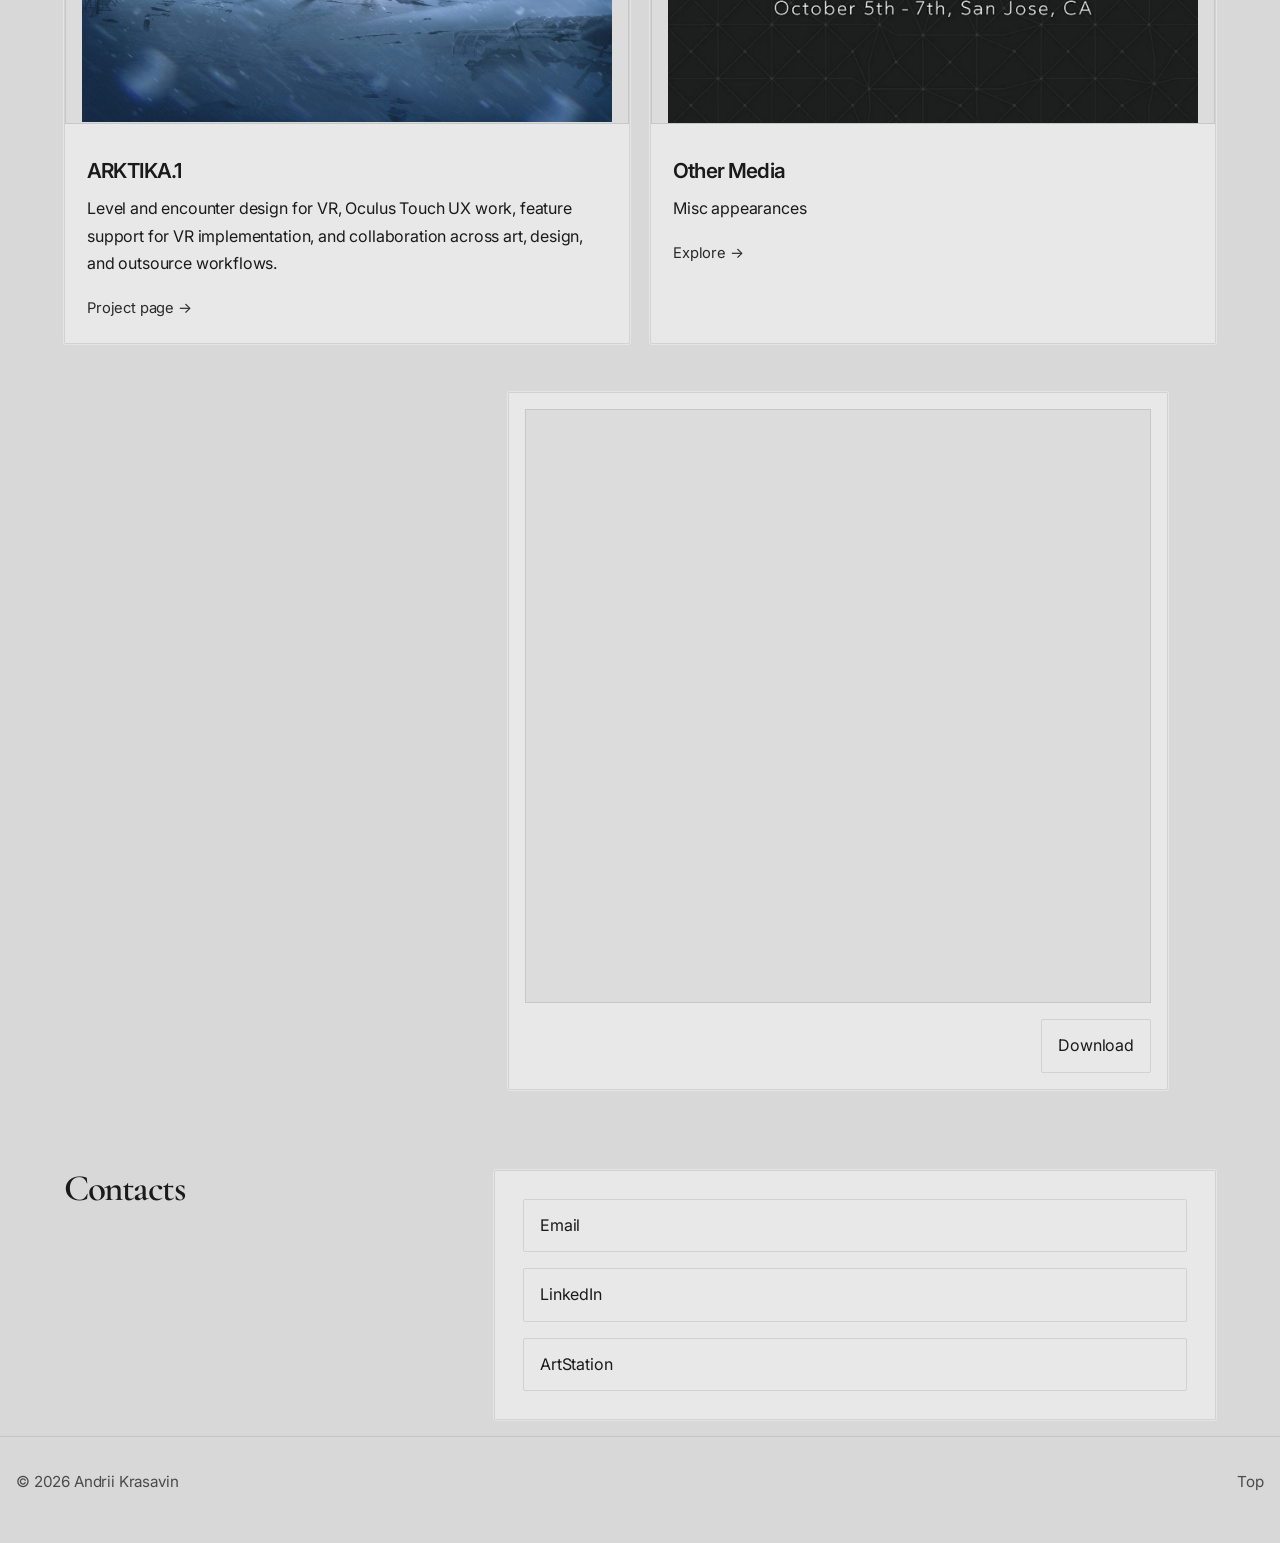
==== commit e1f08b8f: "SEO added, removed old images, added preview image" ====
--- a/index.html
+++ b/index.html
@@ -1,12 +1,14 @@
 <!DOCTYPE html>
 <html lang="en" data-theme="dark">
 <head>
+
   <script>
-  (function(){
-    var t = localStorage.getItem('theme') || (matchMedia('(prefers-color-scheme:dark)').matches ? 'dark' : 'light');
-    document.documentElement.setAttribute('data-theme', t);
-  })();
+    (function(){
+      var t = localStorage.getItem('theme') || (matchMedia('(prefers-color-scheme:dark)').matches ? 'dark' : 'light');
+      document.documentElement.setAttribute('data-theme', t);
+    })();
   </script>
+
   <link rel="icon" type="image/x-icon" href="favicon.ico">
   <meta charset="UTF-8" />
   <meta name="viewport" content="width=device-width, initial-scale=1.0" />
@@ -17,6 +19,26 @@
   <link rel="preconnect" href="https://fonts.gstatic.com" crossorigin>
   <link href="https://fonts.googleapis.com/css2?family=Inter:wght@400;500;600;700;800&family=Cormorant+Garamond:wght@500;600;700&display=swap" rel="stylesheet">
   <link rel="stylesheet" href="./assets/style.css" />
+
+  <!-- Primary SEO -->
+    <title>Andrii Krasavin | Level Designer Portfolio</title>
+    <meta name="description" content="Portfolio of Andrii Krasavin, level designer with 15+ years of experience in AAA and VR projects including Far Cry 6, Metro Exodus, and ARKTIKA.1.">
+    <meta name="robots" content="index, follow, max-image-preview:large, max-snippet:-1, max-video-preview:-1">
+    <link rel="canonical" href="https://akrasavin.github.io/portfolio/">
+
+    <!-- Open Graph -->
+    <meta property="og:type" content="website">
+    <meta property="og:title" content="Andrii Krasavin | Level Designer Portfolio">
+    <meta property="og:description" content="Portfolio of Andrii Krasavin, level designer with 15+ years of experience in AAA and VR projects including Far Cry 6, Metro Exodus, and ARKTIKA.1.">
+    <meta property="og:url" content="https://akrasavin.github.io/portfolio/">
+    <meta property="og:site_name" content="Andrii Krasavin Portfolio">
+    <meta property="og:image" content="https://akrasavin.github.io/portfolio/preview.png">
+
+  <!-- Twitter -->
+    <meta name="twitter:card" content="summary_large_image">
+    <meta name="twitter:title" content="Andrii Krasavin | Level Designer Portfolio">
+    <meta name="twitter:description" content="Portfolio of Andrii Krasavin, level designer with 15+ years of experience in AAA and VR projects including Far Cry 6, Metro Exodus, and ARKTIKA.1.">
+    <meta name="twitter:image" content="https://akrasavin.github.io/portfolio/preview.png">
 </head>
 
 
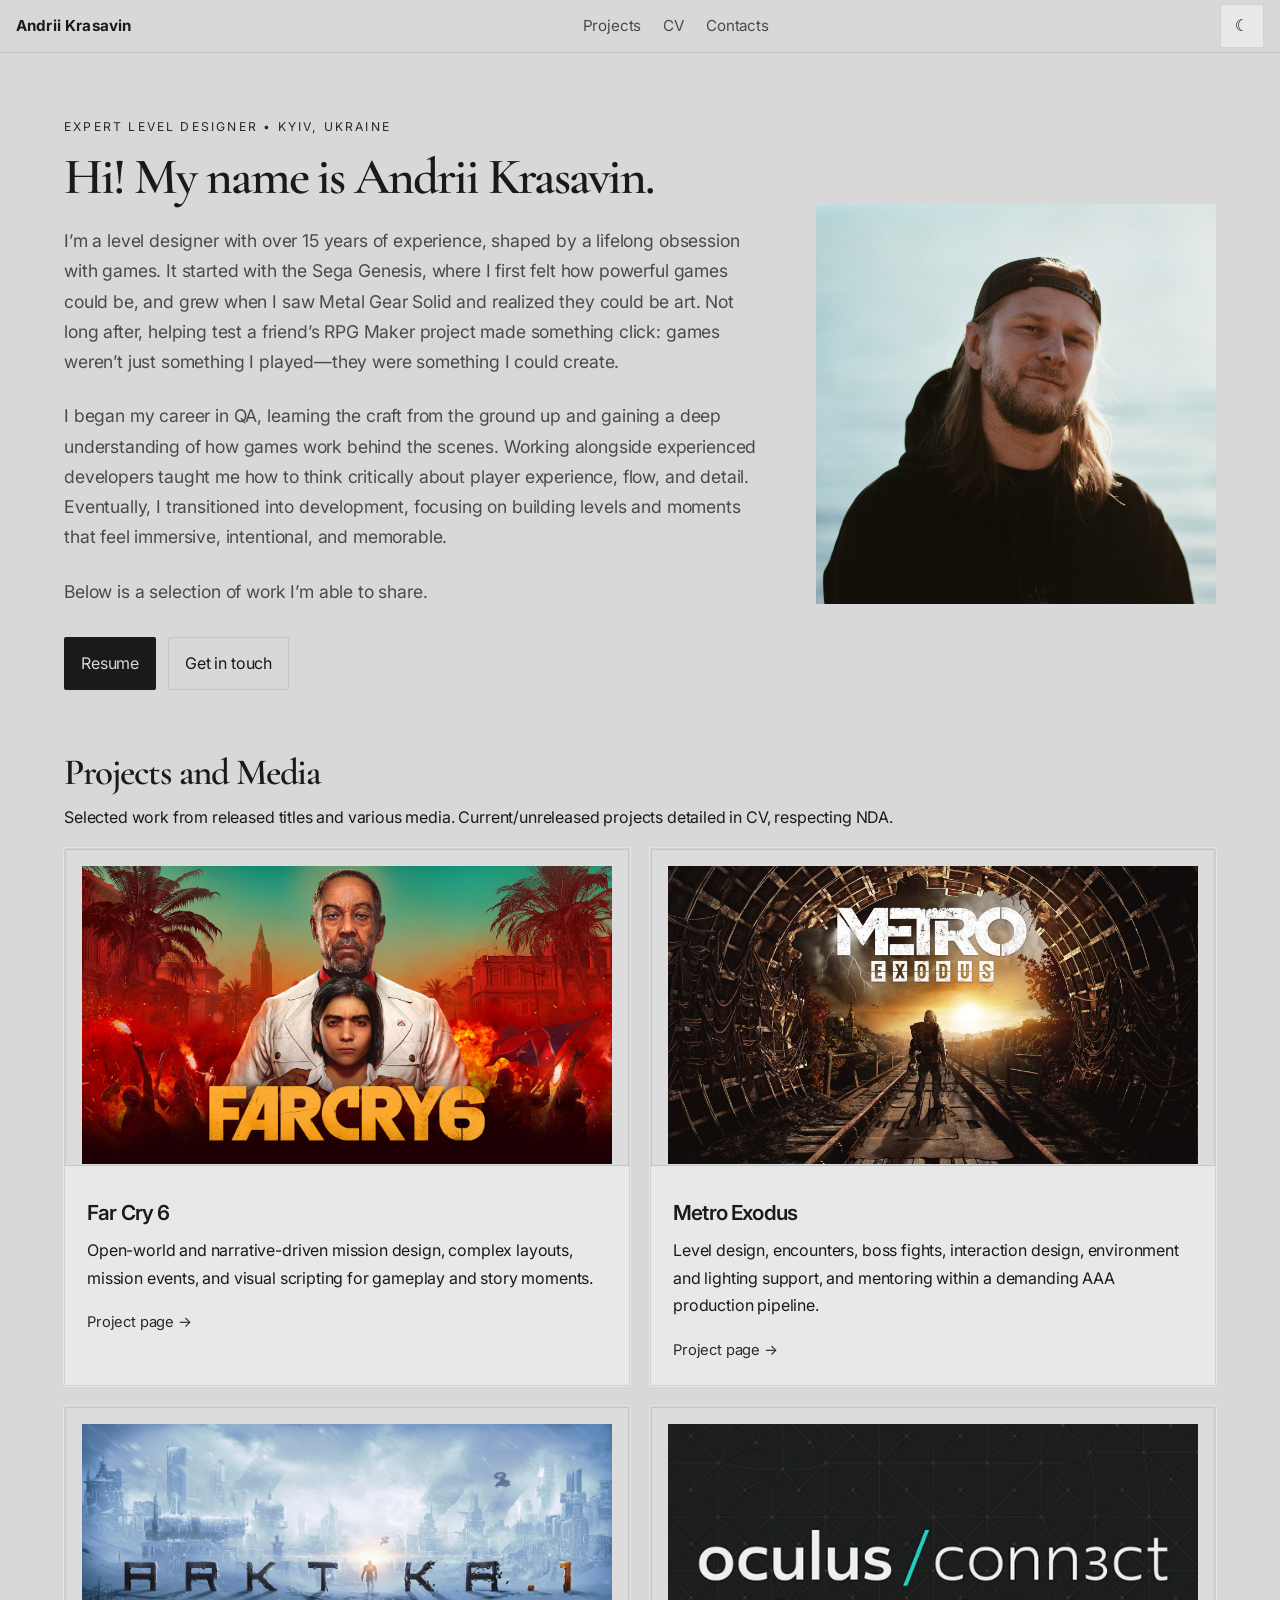
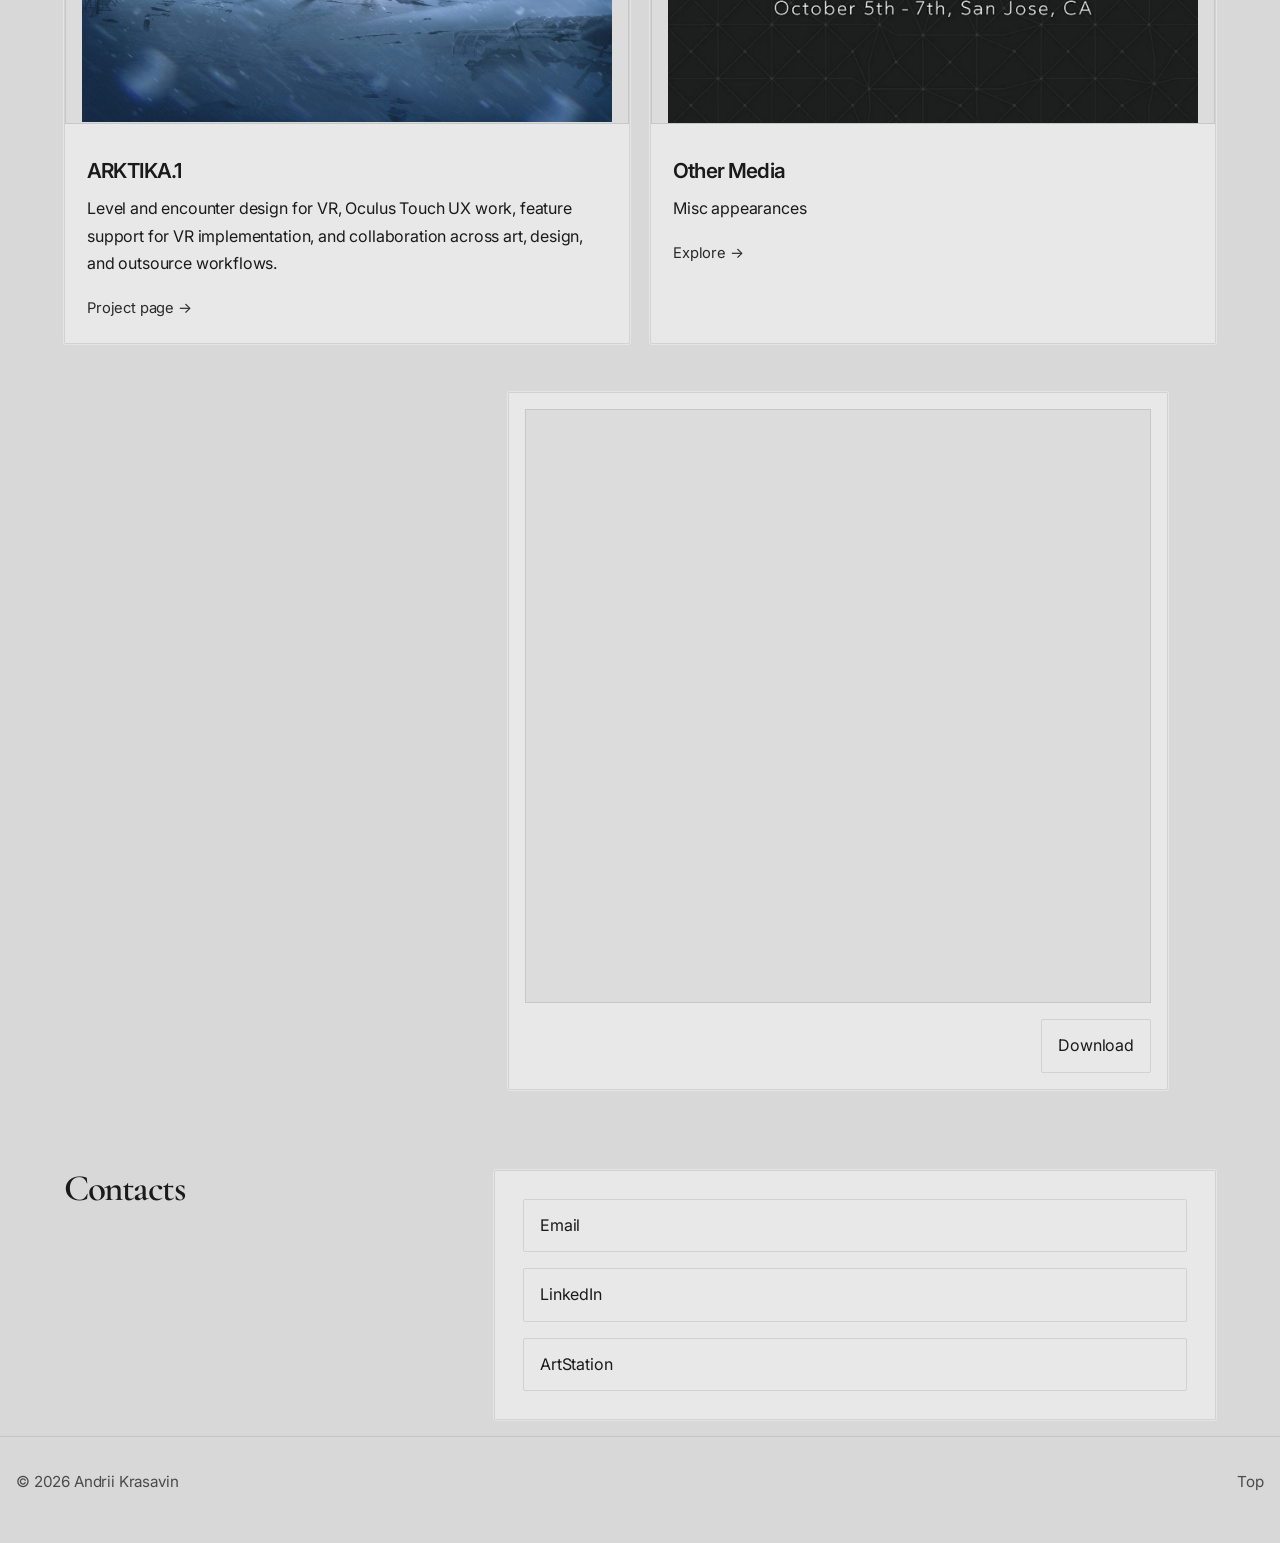
==== commit f65182cd: "Skip link removed from index and style" ====
--- a/index.html
+++ b/index.html
@@ -43,8 +43,6 @@
 
 
 <body>
-
-<a class="skip-link" href="#main">Skip to content</a>
 
 <header class="site-header" id="top">
 <div class="container header-inner">
--- a/assets/style.css
+++ b/assets/style.css
@@ -134,22 +134,6 @@
    Header
 ========================= */
 
-.skip-link {
-  position: absolute;
-  left: 16px;
-  top: -48px;
-  z-index: 50;
-  padding: 10px 14px;
-  border-radius: var(--radius-xs);
-  background: var(--surface);
-  border: 1px solid var(--line);
-  box-shadow: var(--shadow-lg);
-}
-
-.skip-link:focus {
-  top: 16px;
-}
-
 .site-header {
   position: sticky;
   top: 0;
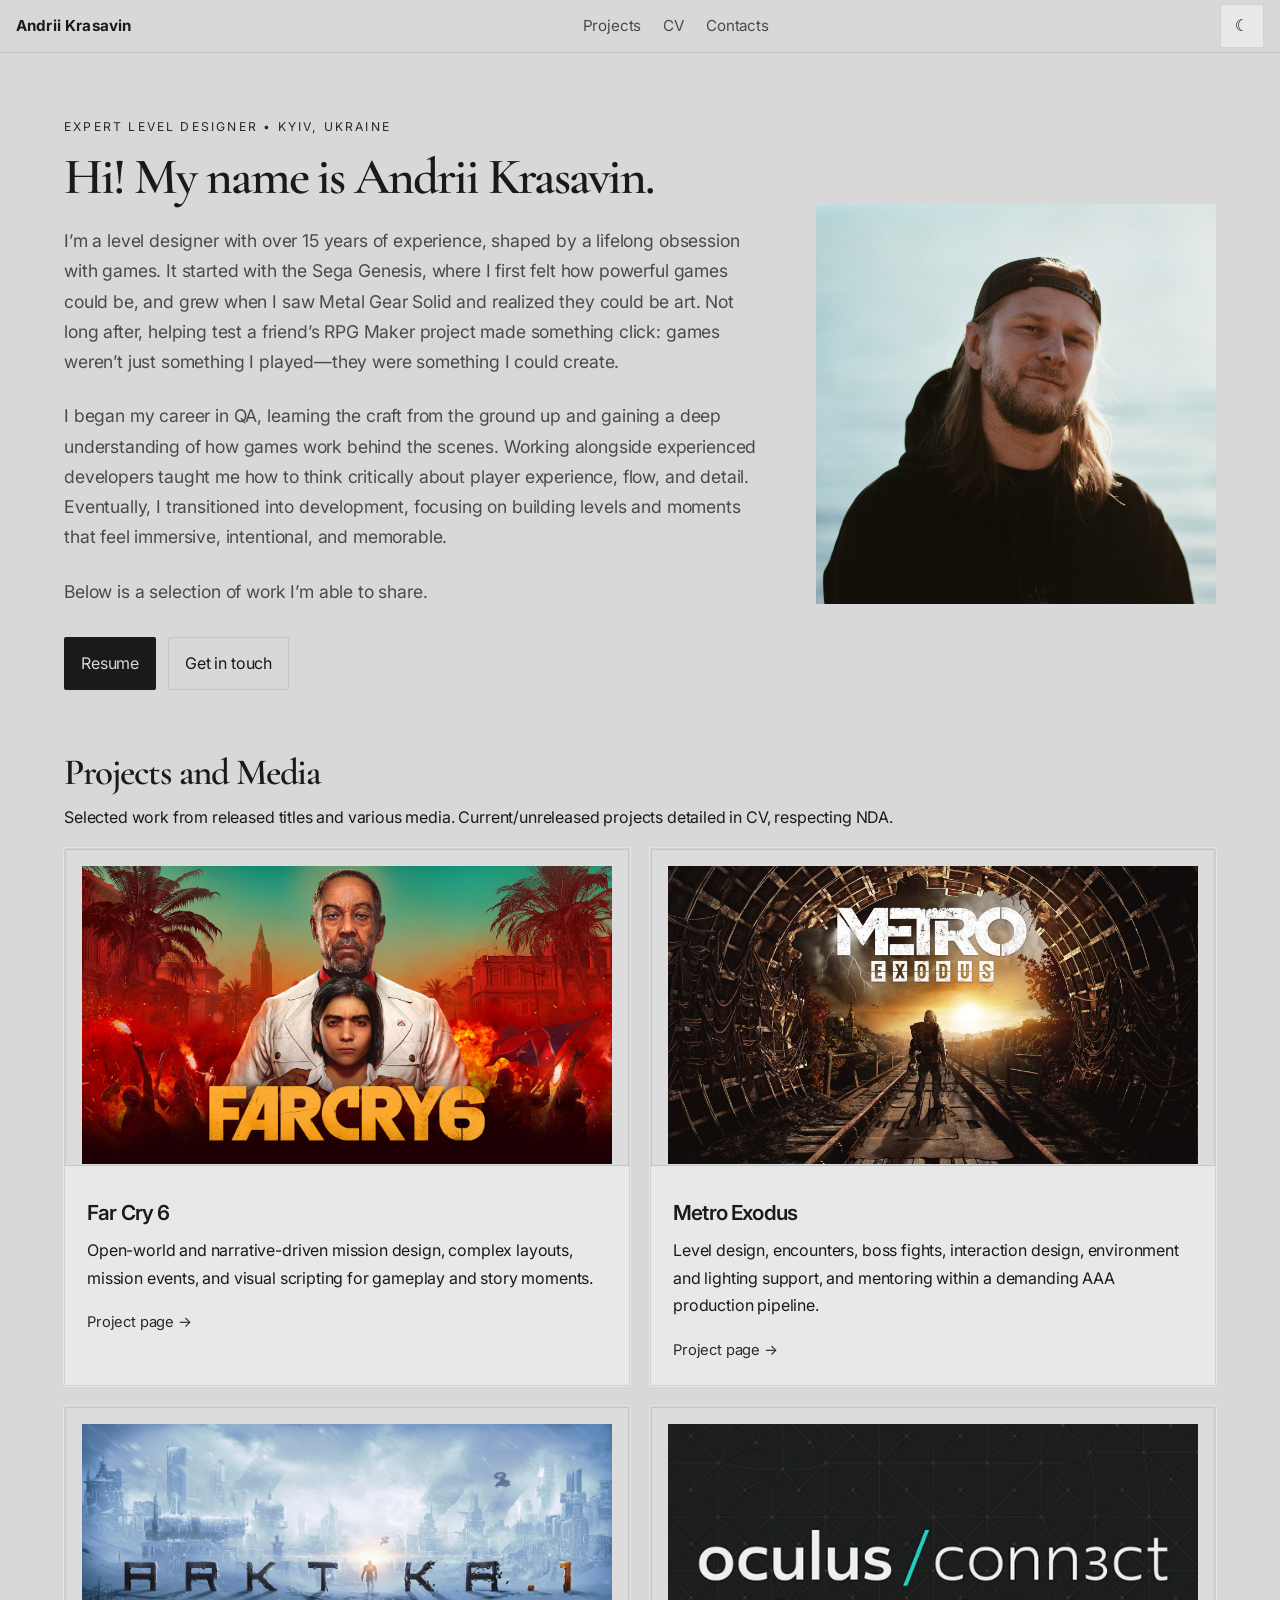
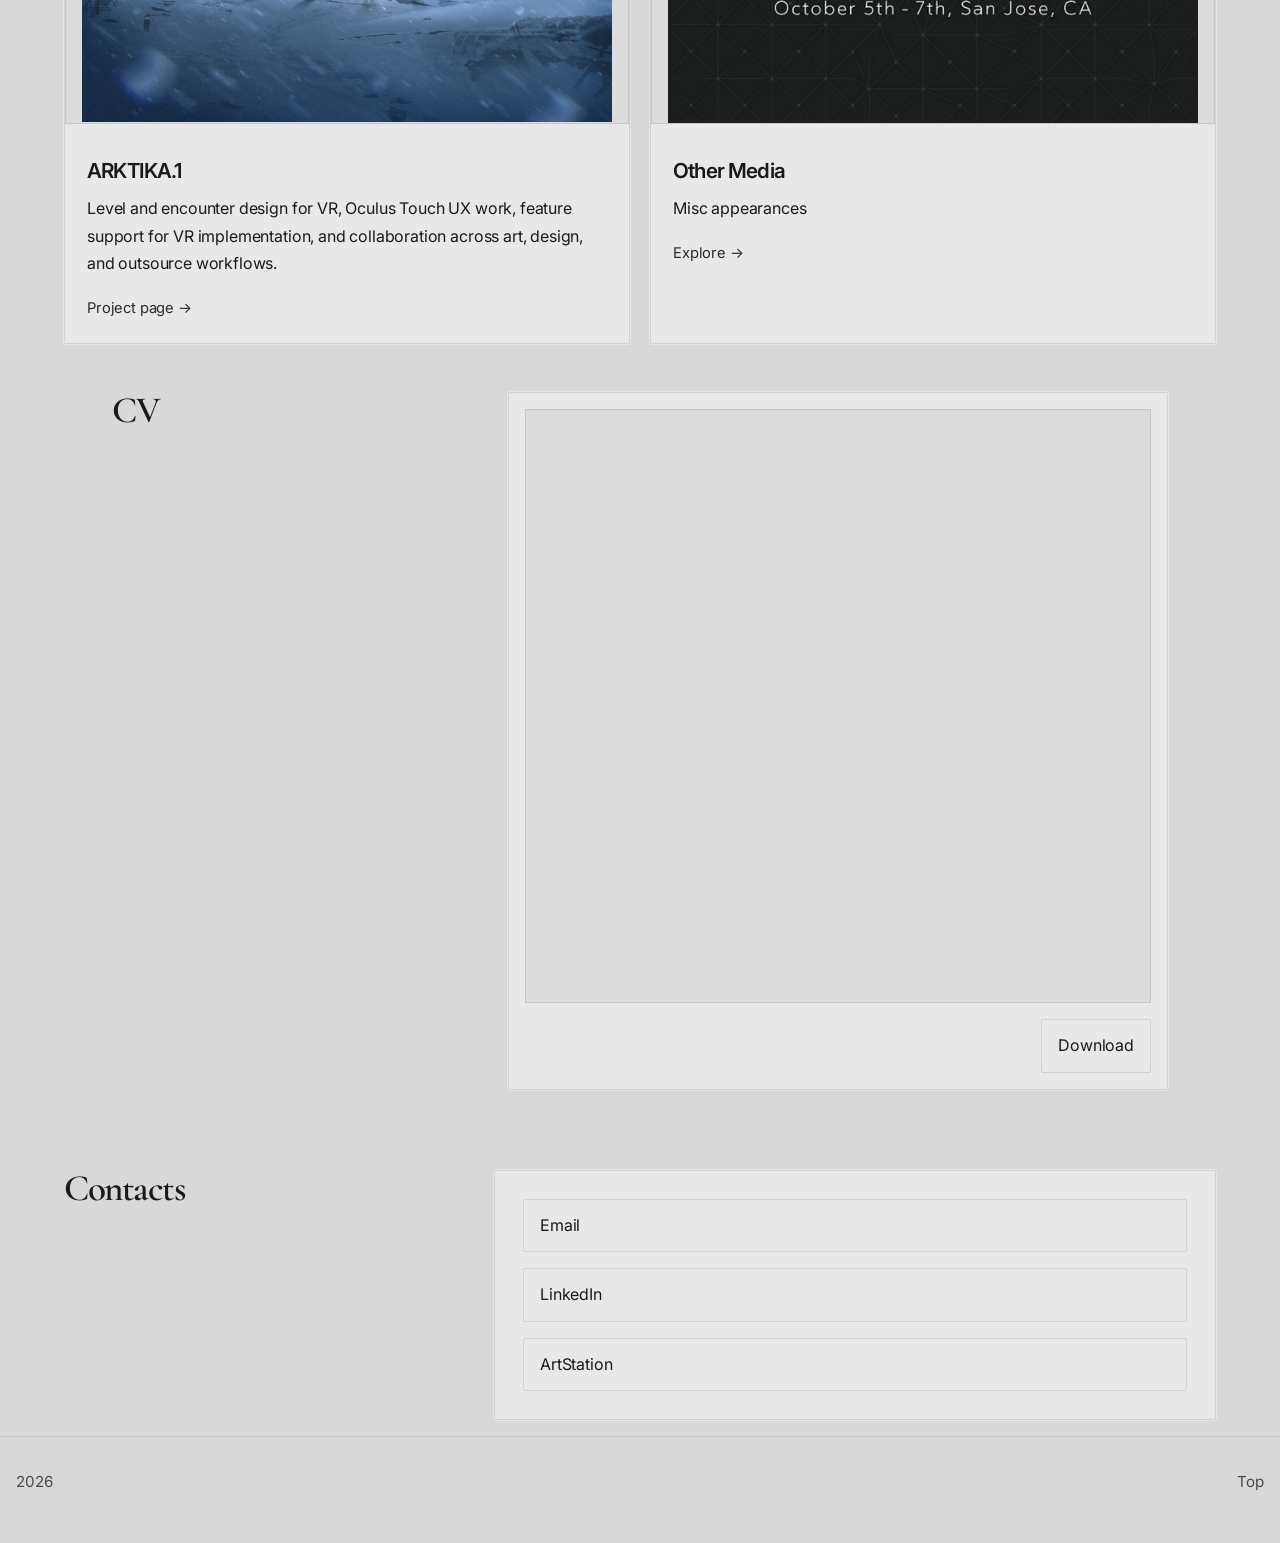
==== commit 9ae4b82e: "footer update" ====
--- a/index.html
+++ b/index.html
@@ -193,12 +193,12 @@
   </main>
   <footer class="site-footer">
 <div class="container footer-inner">
-<p>© <span id="year">
-</span> Andrii Krasavin</p>
+<p><span id="year">
+</span></p>
 <a href="#hero">Top</a>
 </div>
 </footer>
-  <script src="./assets/script.js" defer>
+<script src="./assets/script.js" defer>
 </script>
 </body>
 </html>
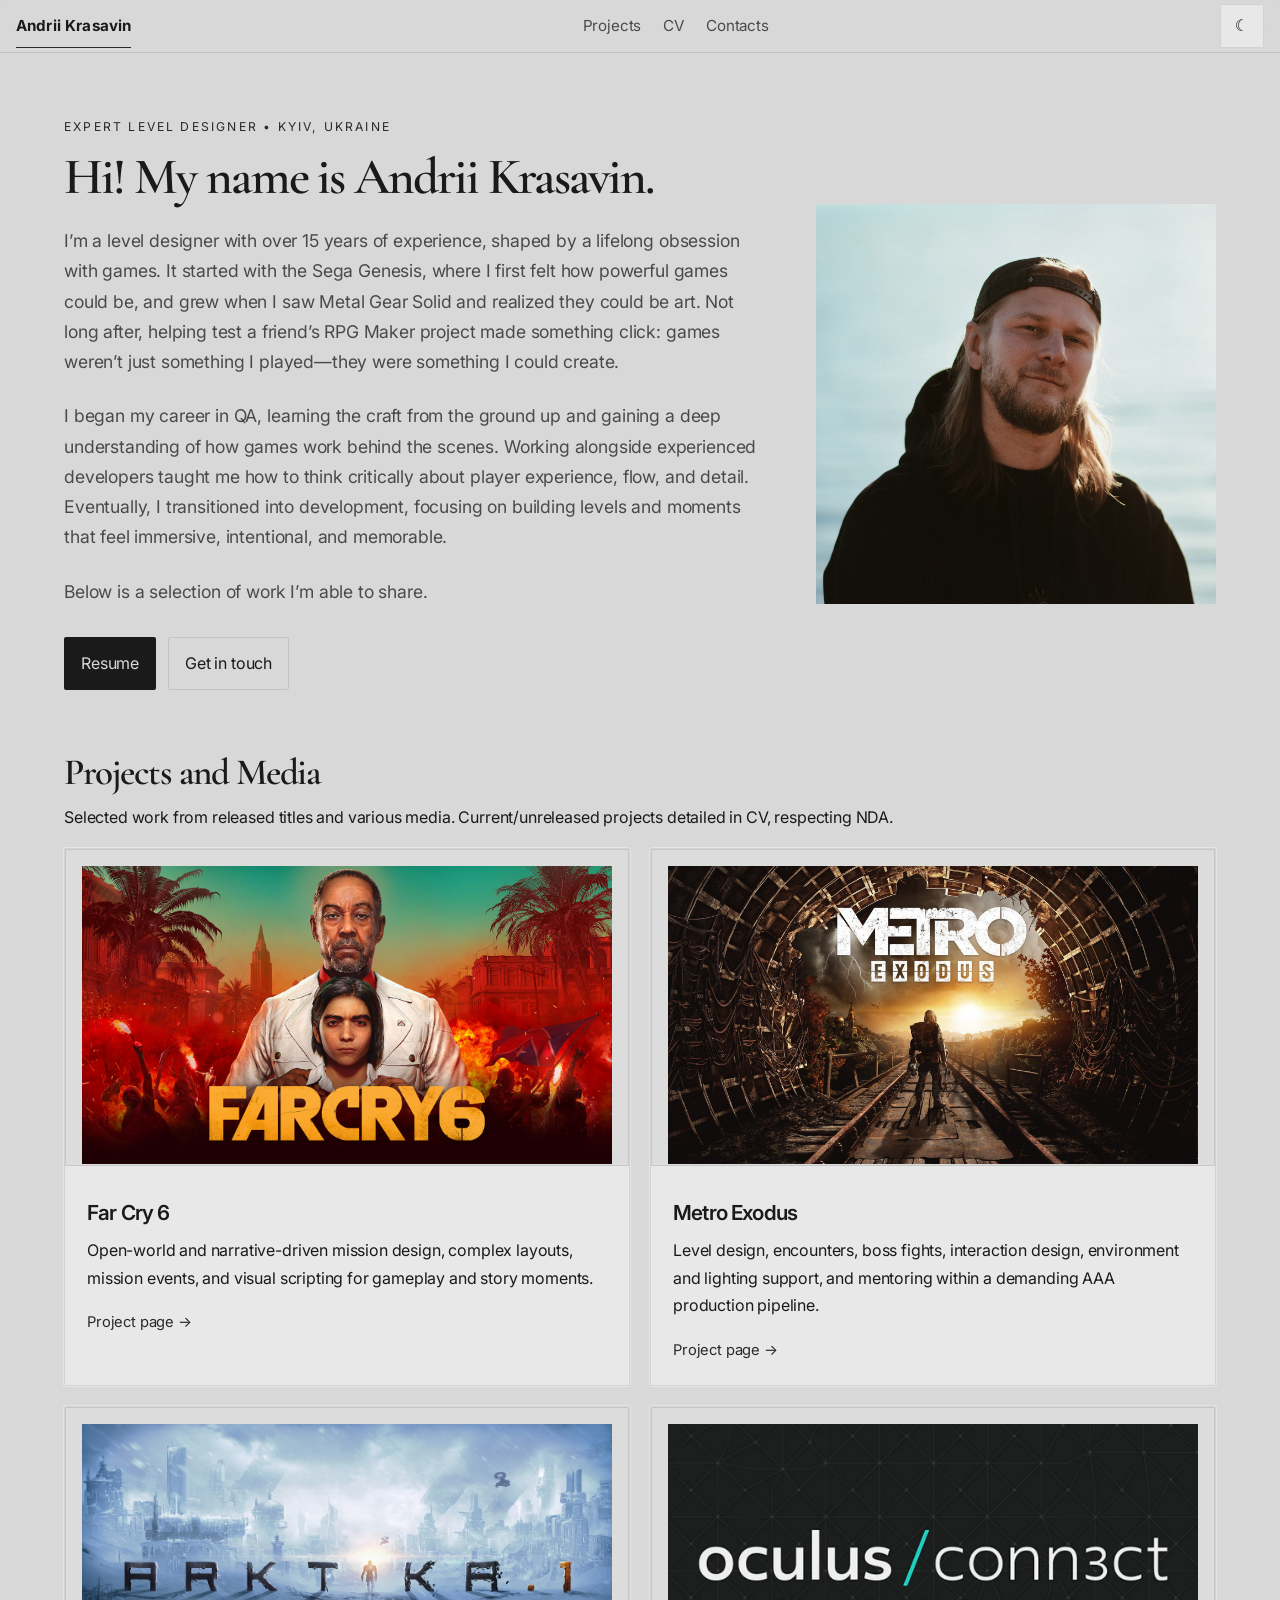
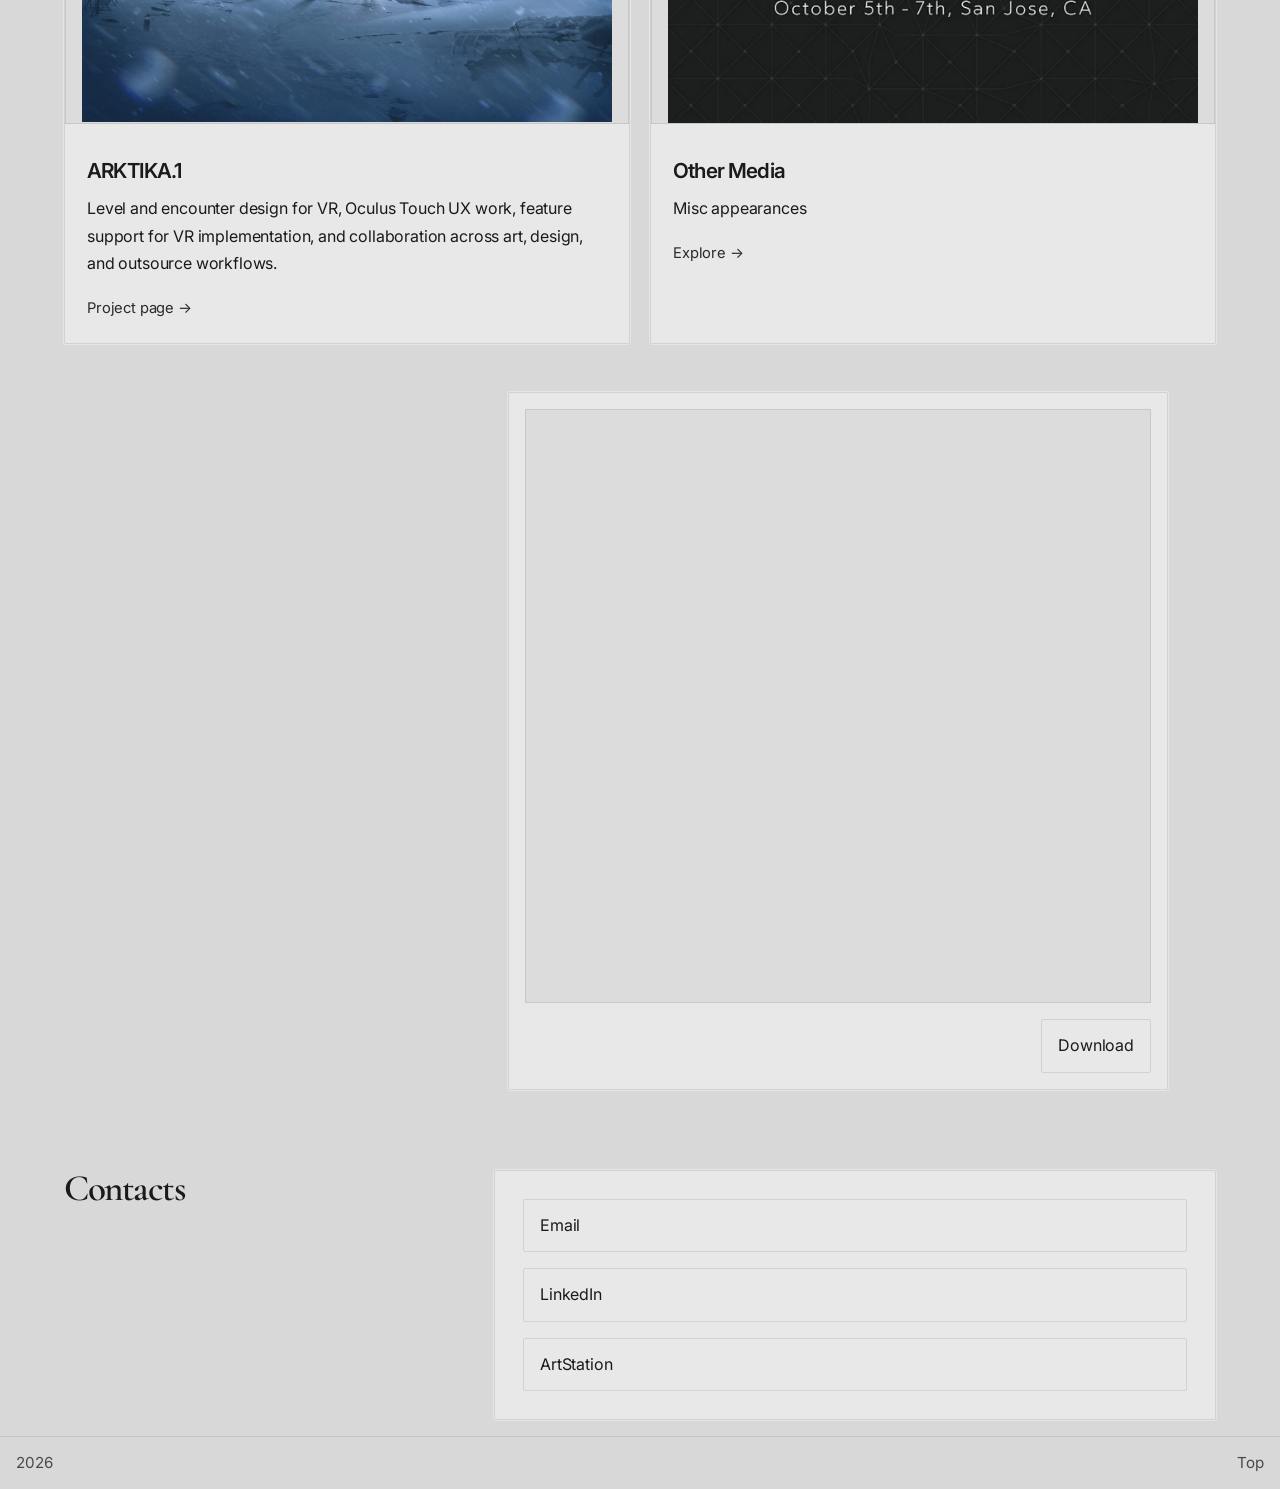
==== commit c24c1c7f: "Footer highlights in a same way as header, minor edits to index" ====
--- a/index.html
+++ b/index.html
@@ -182,14 +182,14 @@
 <div class="content-card reveal delay-1 contact-panel-box">
 <div class="contact-links">
 <a class="btn btn-secondary" href="mailto:krasavin75@gmail.com">Email</a>
-<a class="btn btn-secondary" href="https://www.linkedin.com/in/andriikrasavin//" target="_blank" rel="noopener noreferrer">LinkedIn</a>
+  <a class="btn btn-secondary" href="https://www.linkedin.com/in/andriikrasavin//" target="_blank" rel="noopener noreferrer">LinkedIn</a>
 <a class="btn btn-secondary" href="https://www.artstation.com/akrasavin" target="_blank" rel="noopener noreferrer">ArtStation</a>
 </div>
 </div>
 </div>
 
 
-</section
+</section>
   </main>
   <footer class="site-footer">
 <div class="container footer-inner">
--- a/assets/style.css
+++ b/assets/style.css
@@ -8,7 +8,7 @@
   --surface: #e8e8e8;
   --surface-2: #dcdcdc;
   --line: rgba(55, 55, 55, 0.12);
-  --line-strong: rgba(55, 55, 55, 0.20);
+  --line-strong: rgba(55, 55, 55, 0.2);
   --text: #1a1a1a;
   --muted: #4a4a4a;
   --accent: #2a2a2a;
@@ -25,7 +25,7 @@
   --bg: #111111;
   --surface: #1a1a1a;
   --surface-2: #222222;
-  --line: rgba(100, 100, 100, 0.10);
+  --line: rgba(100, 100, 100, 0.1);
   --line-strong: rgba(100, 100, 100, 0.16);
   --text: #e5e5e5;
   --muted: #b0b0b0;
@@ -131,7 +131,7 @@
 }
 
 /* =========================
-   Header
+Header
 ========================= */
 
 .site-header {
@@ -144,7 +144,6 @@
   border-bottom: 1px solid var(--line);
 }
 
-.footer-inner,
 .hero-grid,
 .split-layout {
   display: grid;
@@ -169,6 +168,9 @@
   letter-spacing: 0.01em;
   white-space: nowrap;
   flex-shrink: 0;
+  position: relative;
+  padding: 4px 0;
+  color: var(--muted);
 }
 
 .main-nav {
@@ -188,7 +190,9 @@
   font-size: 0.95rem;
 }
 
-.main-nav a::after {
+.brand::after,
+.main-nav a::after,
+.footer-inner a::after {
   content: "";
   position: absolute;
   left: 0;
@@ -201,13 +205,21 @@
   transition: transform 180ms ease;
 }
 
+.brand:hover,
+.brand[aria-current="true"],
 .main-nav a:hover,
-.main-nav a[aria-current="true"] {
+.main-nav a[aria-current="true"],
+.footer-inner a:hover,
+.footer-inner a:focus-visible {
   color: var(--text);
 }
 
+.brand:hover::after,
+.brand[aria-current="true"]::after,
 .main-nav a:hover::after,
-.main-nav a[aria-current="true"]::after {
+.main-nav a[aria-current="true"]::after,
+.footer-inner a:hover::after,
+.footer-inner a:focus-visible::after {
   transform: scaleX(1);
 }
 
@@ -247,11 +259,8 @@
   padding: 12px 16px;
   border-radius: var(--radius-xs);
   border: 1px solid var(--line);
-  transition:
-    transform 160ms ease,
-    background 160ms ease,
-    border-color 160ms ease,
-    color 160ms ease;
+  transition: transform 160ms ease, background 160ms ease,
+    border-color 160ms ease, color 160ms ease;
 }
 
 .btn:hover {
@@ -393,9 +402,7 @@
 }
 
 .project-link {
-  transition:
-    transform 160ms ease,
-    border-color 160ms ease,
+  transition: transform 160ms ease, border-color 160ms ease,
     background 160ms ease;
 }
 
@@ -455,14 +462,29 @@
   gap: 16px;
 }
 
+/* =========================
+Footer
+========================= */
+
 .site-footer {
-  padding: 32px 0 48px;
+  padding: 0;
   border-top: 1px solid var(--line);
 }
 
 .footer-inner {
-  grid-template-columns: 1fr auto;
+  display: flex;
   align-items: center;
+  justify-content: space-between;
+  min-height: 52px;
+  gap: 16px;
+  color: var(--muted);
+  font-size: 0.95rem;
+}
+
+.footer-inner a {
+  position: relative;
+  display: inline-block;
+  padding: 4px 0;
   color: var(--muted);
   font-size: 0.95rem;
 }
@@ -613,7 +635,18 @@
   position: relative;
   z-index: 0;
 }
-
+/* Center image cropping on mobile devices */
+.project-card .case-image {
+  object-position: center center !important;
+}
+/* Center the image frame and its content on mobile devices */
+.project-image {
+  place-items: center;
+}
+
+.case-image {
+  object-position: center;
+}
 /* =========================
    Thumbnail grid
 ========================= */
@@ -904,10 +937,10 @@
   }
 
   .brand {
-  font-size: 0.82rem;
-  width: 40px;          /* ← add: match the toggle exactly */
-  flex-shrink: 0;       /* ← add: prevent flex from resizing it */
-  overflow: hidden; 
+    font-size: 0.82rem;
+    width: 40px; /* ← add: match the toggle exactly */
+    flex-shrink: 0; /* ← add: prevent flex from resizing it */
+    overflow: hidden;
   }
 
   .main-nav {
@@ -960,12 +993,12 @@
   }
 
   .profile-panel {
-    order: -1; 
+    order: -1;
     min-height: auto;
     display: flex;
-    justify-content: center;  /* center the photo inside */
+    justify-content: center; /* center the photo inside */
     align-items: flex-start;
-    padding: 24px;            /* add this — matches .content-card padding */
+    padding: 24px; /* add this — matches .content-card padding */
   }
 
   .hero-copy {
@@ -973,7 +1006,7 @@
     border: 1px solid var(--line);
     border-radius: var(--radius-xs);
     box-shadow: var(--shadow-lg);
-    padding: 32px;            /* generous padding like a content card */
+    padding: 32px; /* generous padding like a content card */
   }
 
   .profile-photo {
@@ -1035,11 +1068,14 @@
   .projects-grid,
   .project-meta-grid,
   .project-section,
-  .split-layout,
-  .footer-inner {
+  .split-layout {
     grid-template-columns: 1fr;
   }
 
+  /* Center image cropping on mobile devices */
+  .project-card .case-image {
+    object-position: center center !important;
+  }
   .thumbnail-grid-3col,
   .thumbnail-grid-4col {
     grid-template-columns: repeat(2, minmax(0, 1fr));
@@ -1079,7 +1115,7 @@
   }
 
   .cv-box {
-  padding: 0;
+    padding: 0;
   }
 
   .contact-links {
@@ -1100,6 +1136,20 @@
     text-decoration: none;
     text-align: center;
   }
+  
+  .site-footer {
+  padding: 8px 0;
+  }
+
+  .footer-inner {
+    min-height: auto;
+    padding: 8px 0;
+    gap: 8px;
+    flex-direction: column;
+    align-items: center;
+    text-align: center;
+  }
+
 }
 
 /* =========================
@@ -1132,4 +1182,27 @@
   width: 100%;
   height: 100%;
   border: 0;
-}+}
+
+/* Force center project images on mobile viewports */
+@media screen and (max-width: 768px) {
+  .project-card .project-image,
+  .project-image {
+    display: flex !important;
+    align-items: center !important;
+    justify-content: center !important;
+    place-items: center !important;
+  }
+
+  .project-card .case-image,
+  .case-image {
+    object-fit: cover !important;
+    object-position: center center !important;
+    position: relative !important;
+    top: 0 !important;
+    left: 0 !important;
+    transform: none !important;
+    width: 100% !important;
+    height: 100% !important;
+  }
+}
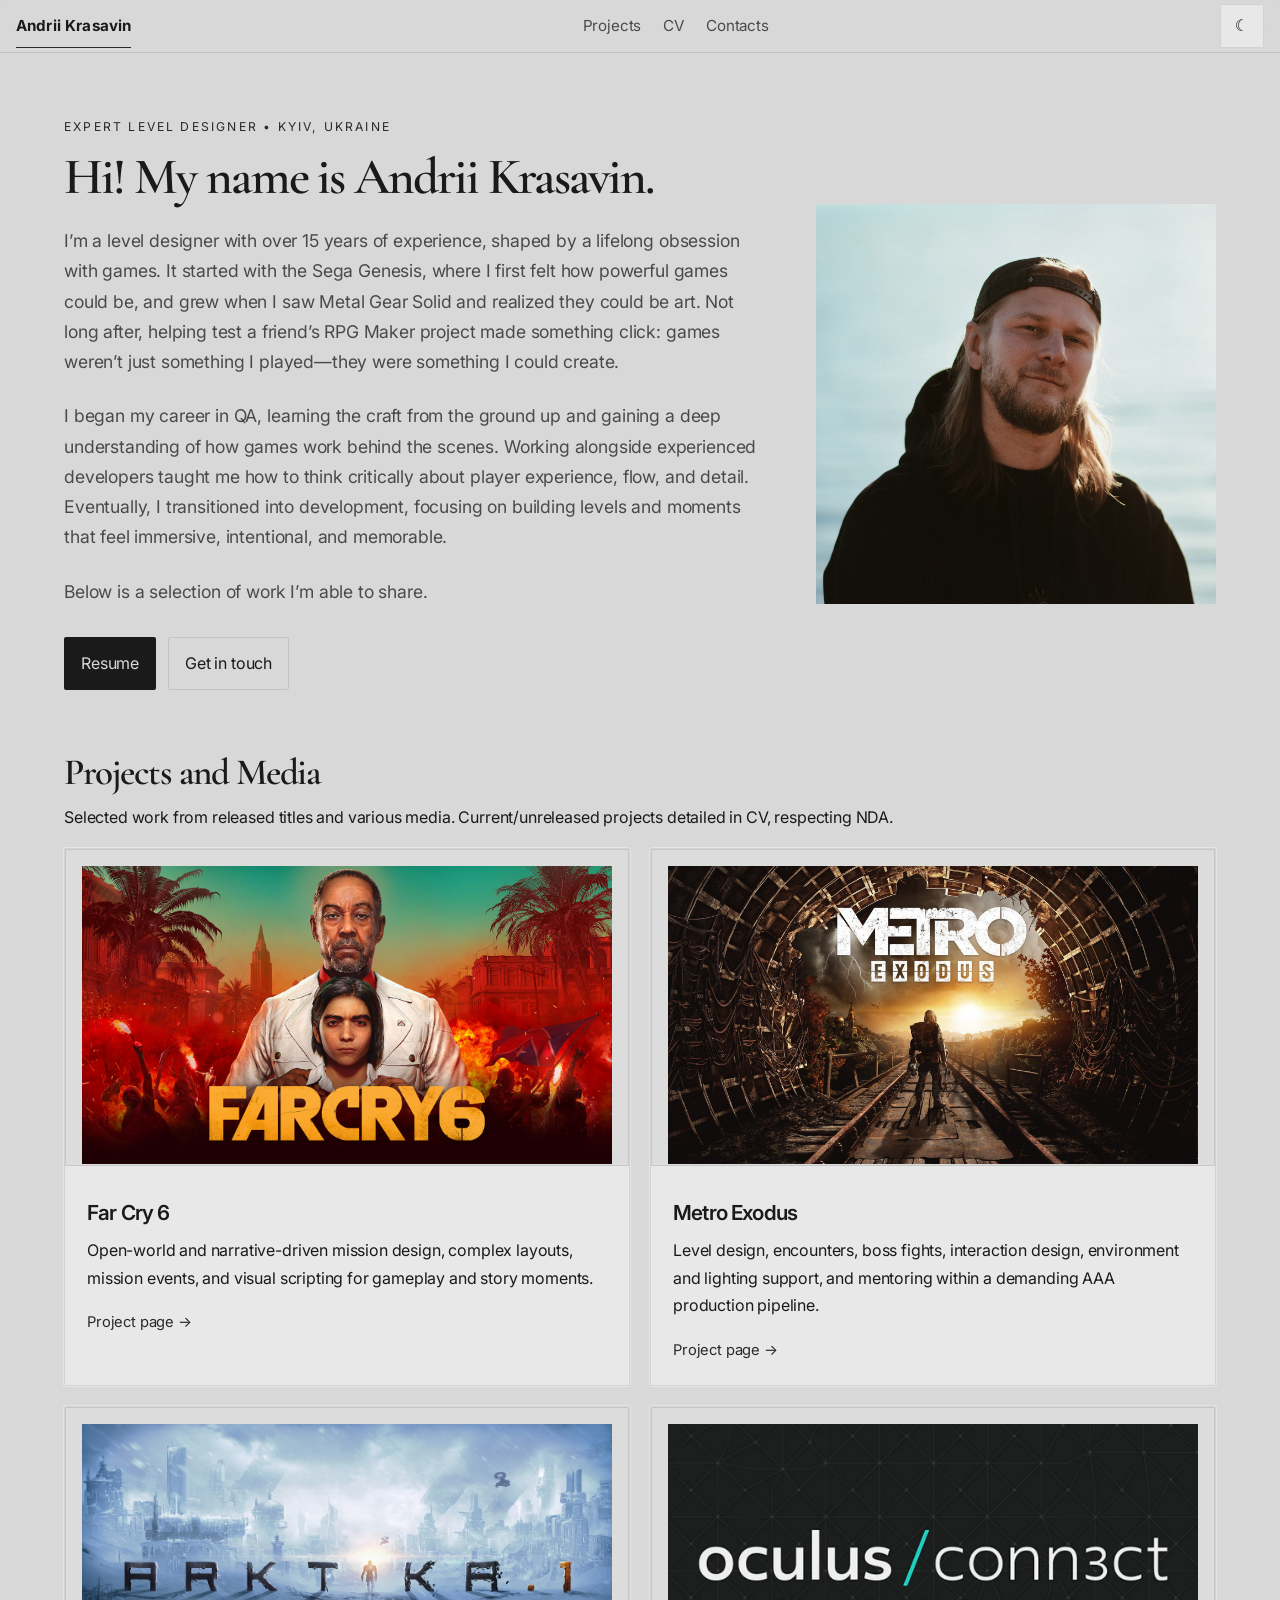
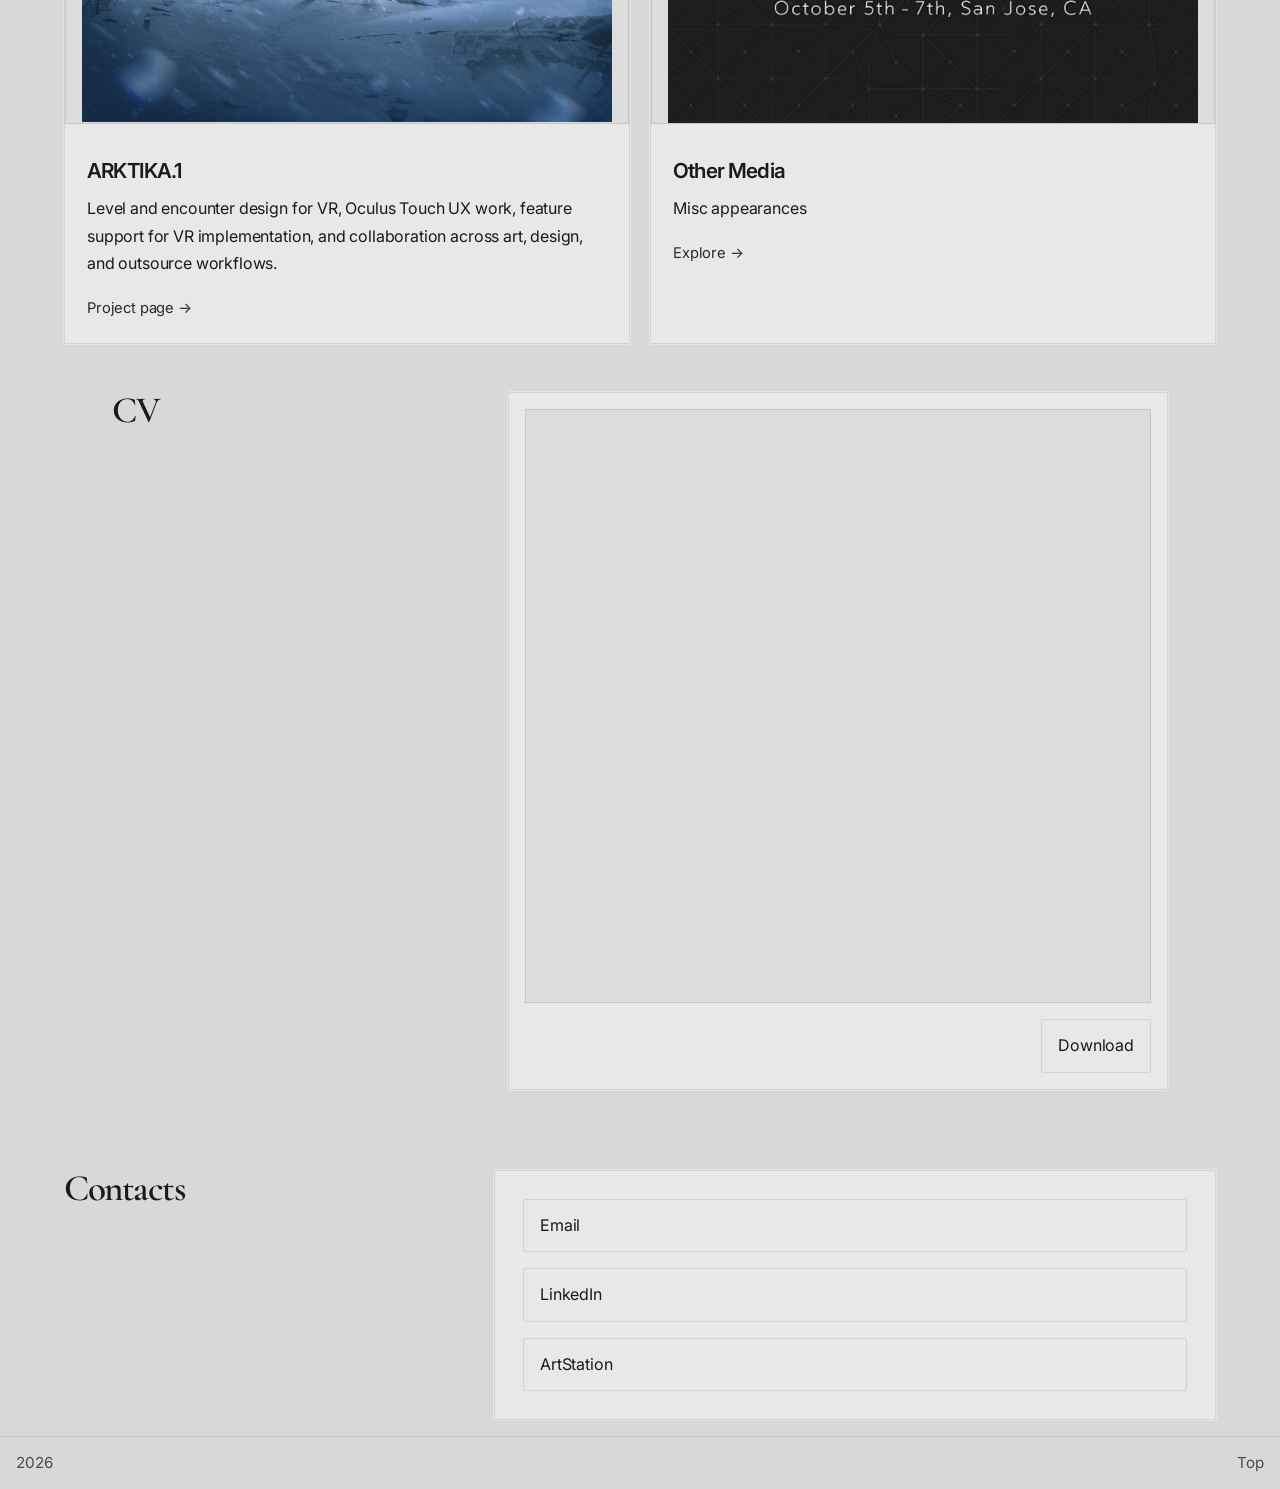
==== commit 952e94bd: "contacts updated in cv and index" ====
--- a/index.html
+++ b/index.html
@@ -181,7 +181,7 @@
 </div>
 <div class="content-card reveal delay-1 contact-panel-box">
 <div class="contact-links">
-<a class="btn btn-secondary" href="mailto:krasavin75@gmail.com">Email</a>
+<a class="btn btn-secondary" href="mailto:andrii.krasavin75@gmail.com">Email</a>
   <a class="btn btn-secondary" href="https://www.linkedin.com/in/andriikrasavin//" target="_blank" rel="noopener noreferrer">LinkedIn</a>
 <a class="btn btn-secondary" href="https://www.artstation.com/akrasavin" target="_blank" rel="noopener noreferrer">ArtStation</a>
 </div>
